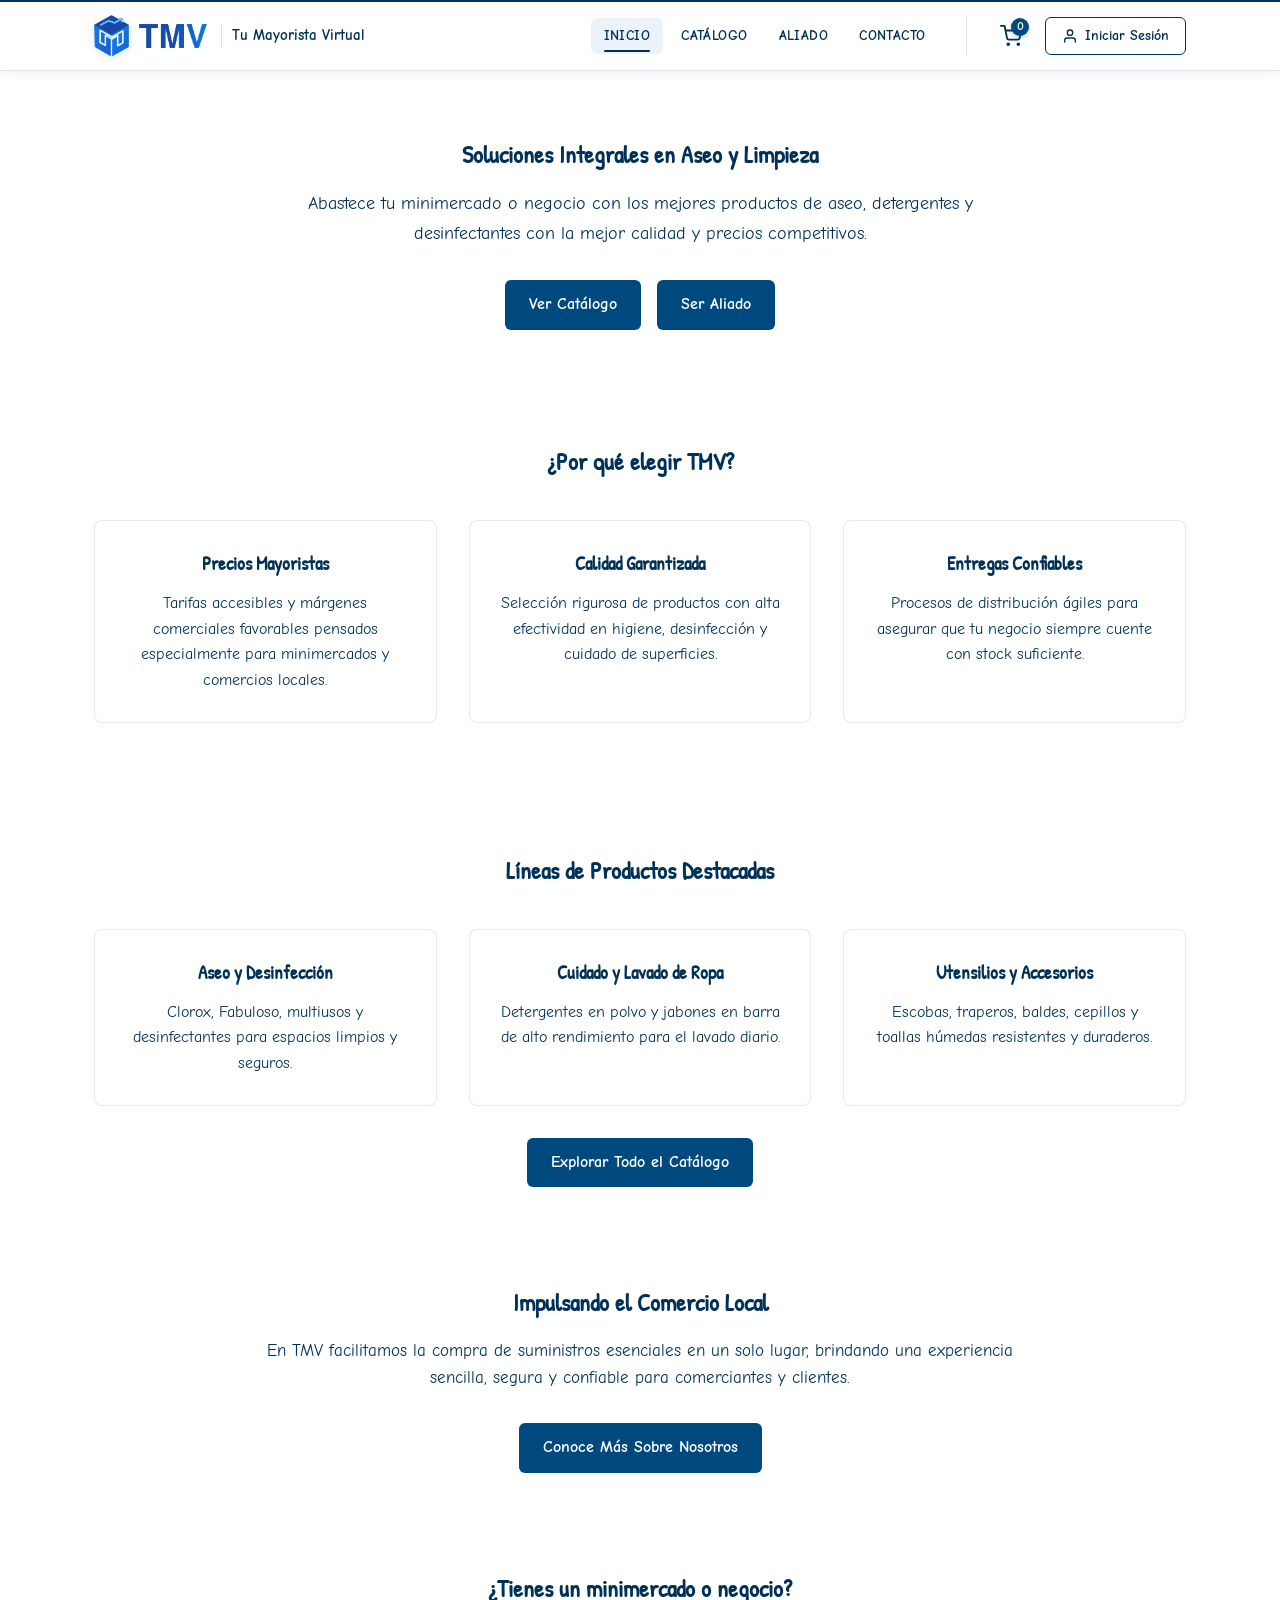
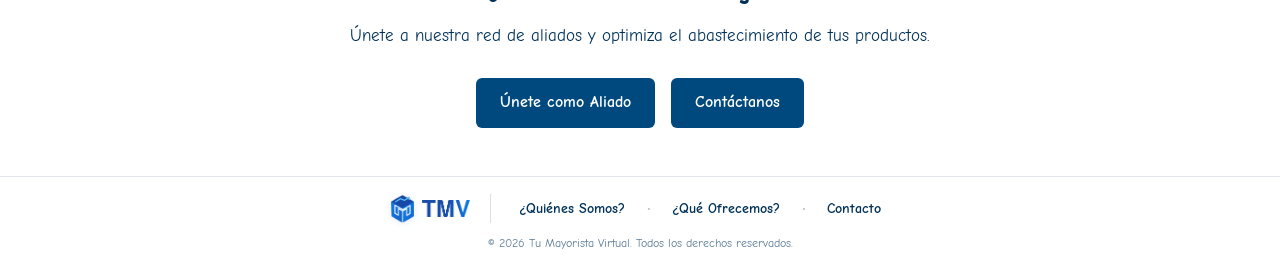
==== frontend/index.html @ 30617089 "feat(catalog): sync admin products with localStorage, add sticky header and 6-item pagination" ====
<!DOCTYPE html>
<html lang="es">

<head>
    <meta charset="UTF-8">
    <meta name="viewport" content="width=device-width, initial-scale=1.0">
    <meta name="description"
        content="TMV - Soluciones comerciales y distribución de productos de aseo, limpieza y desinfección para minimercados y negocios.">
    <title>TMV - Página Principal</title>

    <!-- Google Fonts: Patrick Hand & Comic Neue -->
    <link rel="preconnect" href="https://fonts.googleapis.com">
    <link rel="preconnect" href="https://fonts.gstatic.com">
    <link
        href="https://fonts.googleapis.com/css2?family=Comic+Neue:ital,wght@0,400;0,700;1,400&family=Patrick+Hand&display=swap"
        rel="stylesheet">

    <!-- Estilos Personalizados -->
    <link rel="stylesheet" href="styles/main.css">
    <link rel="stylesheet" href="styles/components/header.css">
    <link rel="stylesheet" href="styles/components/footer.css">
    <link rel="stylesheet" href="styles/pages/home.css">
</head>

<body>
    <!-- ==================== HEADER & NAVBAR (Reutilizable) ==================== -->
    <div id="header-container"></div>

    <!-- ==================== CONTENIDO PRINCIPAL ==================== -->
    <main class="main-content">

        <!-- ==================== HERO SECTION ==================== -->
        <section class="hero-section py-5 text-center">
            <div class="container">
                <h1>Soluciones Integrales en Aseo y Limpieza</h1>
                <p class="hero-subtitle">
                    Abastece tu minimercado o negocio con los mejores productos de aseo, detergentes y desinfectantes con la mejor calidad y precios competitivos.
                </p>
                <div class="hero-actions">
                    <a href="pages/productos.html" class="btn-tmv">Ver Catálogo</a>
                    <a href="pages/aliados.html" class="btn-tmv">Ser Aliado</a>
                </div>
            </div>
        </section>

        <!-- ==================== BENEFICIOS / PROPUESTA DE VALOR ==================== -->
        <section class="features-section py-5">
            <div class="container">
                <h2 class="text-center">¿Por qué elegir TMV?</h2>
                <div class="row features-grid">
                    <article class="col feature-card">
                        <h3>Precios Mayoristas</h3>
                        <p>Tarifas accesibles y márgenes comerciales favorables pensados especialmente para minimercados y comercios locales.</p>
                    </article>

                    <article class="col feature-card">
                        <h3>Calidad Garantizada</h3>
                        <p>Selección rigurosa de productos con alta efectividad en higiene, desinfección y cuidado de superficies.</p>
                    </article>

                    <article class="col feature-card">
                        <h3>Entregas Confiables</h3>
                        <p>Procesos de distribución ágiles para asegurar que tu negocio siempre cuente con stock suficiente.</p>
                    </article>
                </div>
            </div>
        </section>

        <!-- ==================== CATEGORÍAS DESTACADAS ==================== -->
        <section class="categories-preview-section py-5">
            <div class="container">
                <h2 class="text-center">Líneas de Productos Destacadas</h2>
                <div class="row categories-grid">
                    <article class="col category-card">
                        <h3>Aseo y Desinfección</h3>
                        <p>Clorox, Fabuloso, multiusos y desinfectantes para espacios limpios y seguros.</p>
                    </article>

                    <article class="col category-card">
                        <h3>Cuidado y Lavado de Ropa</h3>
                        <p>Detergentes en polvo y jabones en barra de alto rendimiento para el lavado diario.</p>
                    </article>

                    <article class="col category-card">
                        <h3>Utensilios y Accesorios</h3>
                        <p>Escobas, traperos, baldes, cepillos y toallas húmedas resistentes y duraderos.</p>
                    </article>
                </div>
                <div class="text-center">
                    <a href="pages/productos.html" class="btn-tmv">Explorar Todo el Catálogo</a>
                </div>
            </div>
        </section>

        <!-- ==================== RESUMEN INSTITUCIONAL ==================== -->
        <section class="about-summary-section py-5">
            <div class="container text-center">
                <h2>Impulsando el Comercio Local</h2>
                <p>
                    En TMV facilitamos la compra de suministros esenciales en un solo lugar, brindando una experiencia sencilla, segura y confiable para comerciantes y clientes.
                </p>
                <div>
                    <a href="pages/quienes-somos.html" class="btn-tmv">Conoce Más Sobre Nosotros</a>
                </div>
            </div>
        </section>

        <!-- ==================== LLAMADO A LA ACCIÓN (ALIADOS) ==================== -->
        <section class="cta-section py-5">
            <div class="container text-center">
                <h2>¿Tienes un minimercado o negocio?</h2>
                <p>Únete a nuestra red de aliados y optimiza el abastecimiento de tus productos.</p>
                <div class="cta-actions">
                    <a href="pages/aliados.html" class="btn-tmv">Únete como Aliado</a>
                    <a href="pages/contactanos.html" class="btn-tmv">Contáctanos</a>
                </div>
            </div>
        </section>

    </main>

    <!-- ==================== FOOTER (Reutilizable) ==================== -->
    <div id="footer-container"></div>

    <!-- Scripts de la Aplicación -->
    <script type="module" src="scripts/main.js"></script>
    <script type="module" src="scripts/pages/home.js"></script>
</body>

</html>
---- frontend/styles/main.css ----
/* ==========================================================================
   SISTEMA DE DISEÑO GLOBAL - TMV (Vanilla CSS)
   ========================================================================== */

:root {
    /* Paleta de Colores Oficial (Task 3) */
    --color-primary: #003259;       /* Encabezados, títulos destacados, footer */
    --color-secondary: #00497E;     /* Botones principales */
    --color-accent: #2D7AC2;        /* Enlaces e interactivos */
    --color-highlight: #4E94DE;     /* Detalles visuales y estados activos */
    --color-bg-light: #6BAFFA;      /* Fondos destacados y efectos hover */
    --color-bg-soft: #9FCAFF;       /* Fondos suaves para tarjetas */

    /* Tipografías Oficiales */
    --font-titles: 'Patrick Hand', cursive;
    --font-body: 'Comic Neue', cursive;
}

/* ==========================================================================
   RESET Y ESTILOS BASE
   ========================================================================== */

html {
    scroll-behavior: smooth;
    scroll-padding-top: 75px;
}

* {
    box-sizing: border-box;
    margin: 0;
    padding: 0;
}

body {
    font-family: var(--font-body);
    font-weight: 400;
    color: var(--color-primary);
    background-color: #ffffff;
    line-height: 1.6;
}

h1, h2, h3, h4, h5, h6 {
    font-family: var(--font-titles);
    font-weight: 700;
    color: var(--color-primary);
    margin-bottom: 1rem;
}

/* ==========================================================================
   UTILIDADES DE DISEÑO (Reemplazo responsivo de Bootstrap con Flexbox)
   ========================================================================== */

.container {
    width: 100%;
    max-width: 1140px;
    margin: 0 auto;
    padding: 0 1.5rem;
}

.row {
    display: flex;
    flex-wrap: wrap;
    gap: 2rem;
    margin-bottom: 2rem;
}

.col {
    flex: 1;
    min-width: 280px; /* Se ajusta automáticamente en celulares */
}

.text-center {
    text-align: center;
}

.py-5 {
    padding-top: 3rem;
    padding-bottom: 3rem;
}

/* ==========================================================================
   COMPONENTES GLOBALES
   ========================================================================== */

.btn-tmv {
    background-color: var(--color-secondary);
    color: #ffffff;
    font-family: var(--font-body);
    font-weight: 700;
    border: none;
    border-radius: 0.375rem;
    padding: 0.75rem 1.5rem;
    cursor: pointer;
    text-decoration: none;
    display: inline-block;
    transition: background-color 0.2s ease;
}

.btn-tmv:hover {
    background-color: var(--color-primary);
    color: #ffffff;
}
---- frontend/styles/components/header.css ----
/* ==========================================================================
   TMV - Estilos del Componente Header y Navbar (Vanilla CSS)
   Integrado con el Sistema de Diseño Global (main.css)
   ========================================================================== */

/* Contenedor modular del Header fijado al scroll */
#header-container {
    position: sticky;
    top: 0;
    z-index: 1000;
    width: 100%;
}

.tmv-header {
    width: 100%;
    background-color: #ffffff;
    border-top: 2px solid var(--color-primary);
    border-bottom: 1px solid rgba(0, 50, 89, 0.12);
    position: sticky;
    top: 0;
    z-index: 1000;
    box-shadow: 0 2px 12px rgba(0, 50, 89, 0.08);
}

/* El ancho máximo, centrado y márgenes provienen de .container en main.css */
.tmv-header-container {
    display: flex;
    align-items: center;
    justify-content: space-between;
    min-height: 68px;
    padding-top: 0.5rem;
    padding-bottom: 0.5rem;
    gap: 1.5rem;
}

/* ==================== BLOQUE DE MARCA (IZQUIERDA) ==================== */
.tmv-brand-group {
    display: flex;
    align-items: center;
    flex-shrink: 0;
}

.tmv-brand-link {
    display: inline-flex;
    align-items: center;
    gap: 0.65rem;
    color: var(--color-primary);
    text-decoration: none;
    transition: opacity 0.2s ease, transform 0.2s ease;
}

.tmv-brand-link:hover {
    opacity: 0.95;
    transform: translateY(-1px);
}

.tmv-brand-cube {
    height: 42px;
    width: auto;
    object-fit: contain;
    display: block;
    filter: drop-shadow(0 2px 4px rgba(19, 89, 185, 0.15));
    transition: transform 0.25s ease;
}

.tmv-brand-link:hover .tmv-brand-cube {
    transform: scale(1.05) rotate(2deg);
}

.tmv-brand-letters {
    height: 24px;
    width: auto;
    object-fit: contain;
    display: block;
}

.tmv-brand-title {
    font-size: 0.92rem;
    font-weight: 700;
    color: var(--color-primary);
    white-space: nowrap;
    border-left: 1.5px solid rgba(0, 50, 89, 0.15);
    padding-left: 0.65rem;
    margin-left: 0.2rem;
    display: inline-block;
}

/* ==================== NAVEGACIÓN Y ENLACES (FLUIDO A LA DERECHA) ==================== */
.tmv-nav-wrapper {
    display: flex;
    align-items: center;
    justify-content: flex-end;
    flex: 1;
    gap: 1.75rem;
}

.tmv-nav {
    display: flex;
    align-items: center;
}

.tmv-nav-list {
    display: flex;
    align-items: center;
    gap: 0.35rem;
    margin: 0;
    padding: 0;
    list-style: none;
}

.tmv-nav-link {
    display: inline-block;
    font-size: 0.88rem;
    font-weight: 600;
    letter-spacing: 0.4px;
    text-transform: uppercase;
    color: var(--color-primary);
    padding: 0.45rem 0.8rem;
    border-radius: 6px;
    position: relative;
    text-decoration: none;
    transition: color 0.2s ease, background-color 0.2s ease;
}

.tmv-nav-link:hover {
    color: var(--color-secondary);
    background-color: var(--color-bg-soft);
}

/* Estado activo según página actual */
.tmv-nav-link.active {
    font-weight: 700;
    color: var(--color-primary);
    background-color: rgba(19, 89, 185, 0.08);
}

.tmv-nav-link.active::after {
    content: "";
    position: absolute;
    bottom: 2px;
    left: 0.8rem;
    right: 0.8rem;
    height: 2px;
    background-color: var(--color-primary);
    border-radius: 2px;
}

/* ==================== ACCIONES DERECHA (CARRITO Y LOGIN) ==================== */
.tmv-actions {
    display: flex;
    align-items: center;
    gap: 0.85rem;
    flex-shrink: 0;
    border-left: 1.5px solid rgba(0, 50, 89, 0.15);
    padding-left: 1.5rem;
}

.tmv-cart-btn {
    position: relative;
    display: inline-flex;
    align-items: center;
    justify-content: center;
    width: 40px;
    height: 40px;
    color: var(--color-primary);
    text-decoration: none;
    border-radius: 8px;
    transition: background-color 0.2s ease, color 0.2s ease, transform 0.2s ease;
}

.tmv-cart-btn:hover {
    background-color: var(--color-bg-soft);
    color: var(--color-secondary);
    transform: translateY(-1px);
}

.tmv-cart-icon {
    display: block;
}

.tmv-cart-badge {
    position: absolute;
    top: 2px;
    right: 2px;
    background-color: var(--color-secondary);
    color: #ffffff;
    font-size: 0.72rem;
    font-weight: 700;
    min-width: 18px;
    height: 18px;
    line-height: 18px;
    border-radius: 9px;
    text-align: center;
    padding: 0 4px;
    box-shadow: 0 2px 4px rgba(0, 73, 126, 0.25);
    transition: transform 0.2s ease;
}

.tmv-cart-btn:hover .tmv-cart-badge {
    transform: scale(1.1);
}

.tmv-auth-btn {
    display: inline-flex;
    align-items: center;
    gap: 0.45rem;
    border: 1px solid var(--color-primary);
    padding: 0.45rem 1rem;
    font-size: 0.85rem;
    font-weight: 700;
    color: var(--color-primary);
    text-decoration: none;
    background-color: transparent;
    border-radius: 6px;
    transition: background-color 0.2s ease, color 0.2s ease, transform 0.2s ease, box-shadow 0.2s ease;
    white-space: nowrap;
}

.tmv-auth-btn:hover {
    background-color: var(--color-primary);
    color: #ffffff;
    transform: translateY(-1px);
    box-shadow: 0 4px 10px rgba(0, 50, 89, 0.2);
}

.tmv-auth-icon {
    display: block;
}

/* ==================== BOTÓN TOGGLE MÓVIL ==================== */
.tmv-nav-toggle {
    display: none;
    flex-direction: column;
    justify-content: space-around;
    width: 32px;
    height: 32px;
    padding: 4px;
    background: transparent;
    border: 1px solid var(--color-primary);
    border-radius: 4px;
    cursor: pointer;
}

.tmv-hamburger-line {
    display: block;
    width: 100%;
    height: 2px;
    background-color: var(--color-primary);
    transition: transform 0.2s ease, opacity 0.2s ease;
}

/* ==================== RESPONSIVE DESIGN ==================== */
@media (max-width: 900px) {
    .tmv-nav-toggle {
        display: flex;
    }

    .tmv-nav-wrapper {
        display: none;
        position: absolute;
        top: 100%;
        left: 0;
        right: 0;
        width: 100%;
        max-height: calc(100vh - 70px);
        overflow-y: auto;
        background-color: #ffffff;
        border-bottom: 2px solid var(--color-primary);
        flex-direction: column;
        padding: 1.25rem 1.5rem;
        gap: 1.25rem;
        box-shadow: 0 8px 24px rgba(0, 50, 89, 0.14);
    }

    .tmv-nav-wrapper.is-open {
        display: flex;
    }

    .tmv-nav {
        width: 100%;
        margin: 0;
    }

    .tmv-nav-list {
        flex-direction: column;
        align-items: stretch;
        width: 100%;
        gap: 0.5rem;
    }

    .tmv-nav-item {
        width: 100%;
    }

    .tmv-nav-link {
        display: block;
        width: 100%;
        padding: 0.65rem 1rem;
        border-radius: 6px;
    }

    .tmv-nav-link.active {
        border-bottom: none;
        border-left: 3px solid var(--color-primary);
        border-radius: 0 6px 6px 0;
    }

    .tmv-nav-link.active::after {
        display: none;
    }

    .tmv-actions {
        width: 100%;
        justify-content: space-between;
        padding-top: 1rem;
        border-left: none;
        padding-left: 0;
        border-top: 1px solid rgba(0, 50, 89, 0.12);
    }

    .tmv-auth-btn {
        flex: 1;
        justify-content: center;
        margin-left: 1rem;
    }
}

@media (max-width: 600px) {
    .tmv-brand-title {
        display: none;
    }

    .tmv-brand-cube {
        height: 36px;
    }

    .tmv-brand-letters {
        height: 20px;
    }
}
---- frontend/styles/components/footer.css ----
/* ==========================================================================
   TMV - Estilos del Componente Footer (Vanilla CSS)
   Integrado con el Sistema de Diseño Global (main.css)
   ========================================================================== */

.tmv-footer {
    width: 100%;
    background-color: #ffffff;
    border-top: 1px solid rgba(0, 50, 89, 0.12);
    margin-top: auto;
    padding-top: 1.1rem;
    padding-bottom: 1.1rem;
}

/* El ancho máximo, centrado y márgenes provienen de .container en main.css */
.tmv-footer-container {
    display: flex;
    flex-direction: column;
    align-items: center;
    justify-content: center;
    text-align: center;
    gap: 0.65rem;
}

/* ==================== FILA 1: LOGO + ENLACES ==================== */
.tmv-footer-main {
    display: flex;
    align-items: center;
    justify-content: center;
    gap: 1.25rem;
    flex-wrap: wrap;
}

.tmv-footer-brand {
    display: flex;
    align-items: center;
    justify-content: center;
}

.tmv-footer-brand-link {
    display: inline-flex;
    align-items: center;
    gap: 0.5rem;
    text-decoration: none;
    transition: opacity 0.2s ease, transform 0.2s ease;
}

.tmv-footer-brand-link:hover {
    opacity: 0.92;
    transform: translateY(-1px);
}

.tmv-footer-cube {
    height: 28px;
    width: auto;
    object-fit: contain;
    display: block;
    filter: drop-shadow(0 1px 3px rgba(19, 89, 185, 0.12));
    transition: transform 0.25s ease;
}

.tmv-footer-brand-link:hover .tmv-footer-cube {
    transform: scale(1.06) rotate(2deg);
}

.tmv-footer-letters {
    height: 17px;
    width: auto;
    object-fit: contain;
    display: block;
}

/* Enlaces con separador vertical respecto al logo en desktop */
.tmv-footer-nav {
    display: flex;
    align-items: center;
    justify-content: center;
    border-left: 1px solid rgba(0, 50, 89, 0.15);
    padding-left: 1.25rem;
}

.tmv-footer-list {
    display: flex;
    align-items: center;
    justify-content: center;
    gap: 0.85rem;
    margin: 0;
    padding: 0;
    list-style: none;
    flex-wrap: wrap;
}

.tmv-footer-link {
    display: inline-block;
    font-size: 0.88rem;
    font-weight: 600;
    color: var(--color-primary);
    text-decoration: none;
    padding: 0.2rem 0.5rem;
    border-radius: 4px;
    transition: color 0.2s ease, background-color 0.2s ease;
}

.tmv-footer-link:hover {
    color: var(--color-secondary);
    background-color: var(--color-bg-soft);
}

.tmv-footer-link.active {
    font-weight: 700;
    color: var(--color-primary);
    background-color: rgba(19, 89, 185, 0.08);
}

.tmv-footer-separator {
    color: rgba(0, 50, 89, 0.28);
    font-size: 0.75rem;
    user-select: none;
}

/* ==================== FILA 2: COPYRIGHT ==================== */
.tmv-footer-bottom {
    display: flex;
    align-items: center;
    justify-content: center;
    width: 100%;
}

.tmv-footer-copy {
    font-size: 0.78rem;
    color: rgba(0, 50, 89, 0.65);
    margin: 0;
}

/* ==================== RESPONSIVE DESIGN ==================== */
@media (max-width: 650px) {
    .tmv-footer {
        padding-top: 1rem;
        padding-bottom: 1rem;
    }

    .tmv-footer-container {
        gap: 0.55rem;
    }

    .tmv-footer-main {
        flex-direction: column;
        gap: 0.55rem;
    }

    .tmv-footer-nav {
        border-left: none;
        padding-left: 0;
    }

    .tmv-footer-list {
        gap: 0.35rem 0.65rem;
    }

    .tmv-footer-separator {
        display: none;
    }

    .tmv-footer-link {
        font-size: 0.84rem;
    }
}
---- frontend/styles/pages/home.css ----
/* ==========================================================================
   TMV - Estilos de la Página de Inicio (home.css)
   Estructura base preparada para personalización visual
   ========================================================================== */

/* ---------- Hero Section ---------- */
.hero-section {
    padding-top: 4rem;
    padding-bottom: 4rem;
}

.hero-subtitle {
    max-width: 720px;
    margin: 1rem auto 2rem;
    font-size: 1.15rem;
}

.hero-actions {
    display: flex;
    justify-content: center;
    gap: 1rem;
    flex-wrap: wrap;
}

/* ---------- Beneficios / Propuesta de Valor ---------- */
.features-section h2 {
    margin-bottom: 2.5rem;
}

.feature-card {
    background-color: #ffffff;
    border: 1px solid rgba(0, 50, 89, 0.1);
    border-radius: 0.5rem;
    padding: 1.75rem;
    text-align: center;
}

.feature-card h3 {
    margin-bottom: 0.75rem;
    color: var(--color-primary);
}

/* ---------- Categorías Destacadas ---------- */
.categories-preview-section h2 {
    margin-bottom: 2.5rem;
}

.category-card {
    background-color: #ffffff;
    border: 1px solid rgba(0, 50, 89, 0.1);
    border-radius: 0.5rem;
    padding: 1.75rem;
    text-align: center;
}

.category-card h3 {
    margin-bottom: 0.75rem;
    color: var(--color-primary);
}

/* ---------- Resumen Institucional ---------- */
.about-summary-section p {
    max-width: 760px;
    margin: 1rem auto 2rem;
    font-size: 1.05rem;
}

/* ---------- Llamado a la Acción (CTA) ---------- */
.cta-section p {
    max-width: 650px;
    margin: 0.75rem auto 1.75rem;
    font-size: 1.05rem;
}

.cta-actions {
    display: flex;
    justify-content: center;
    gap: 1rem;
    flex-wrap: wrap;
}
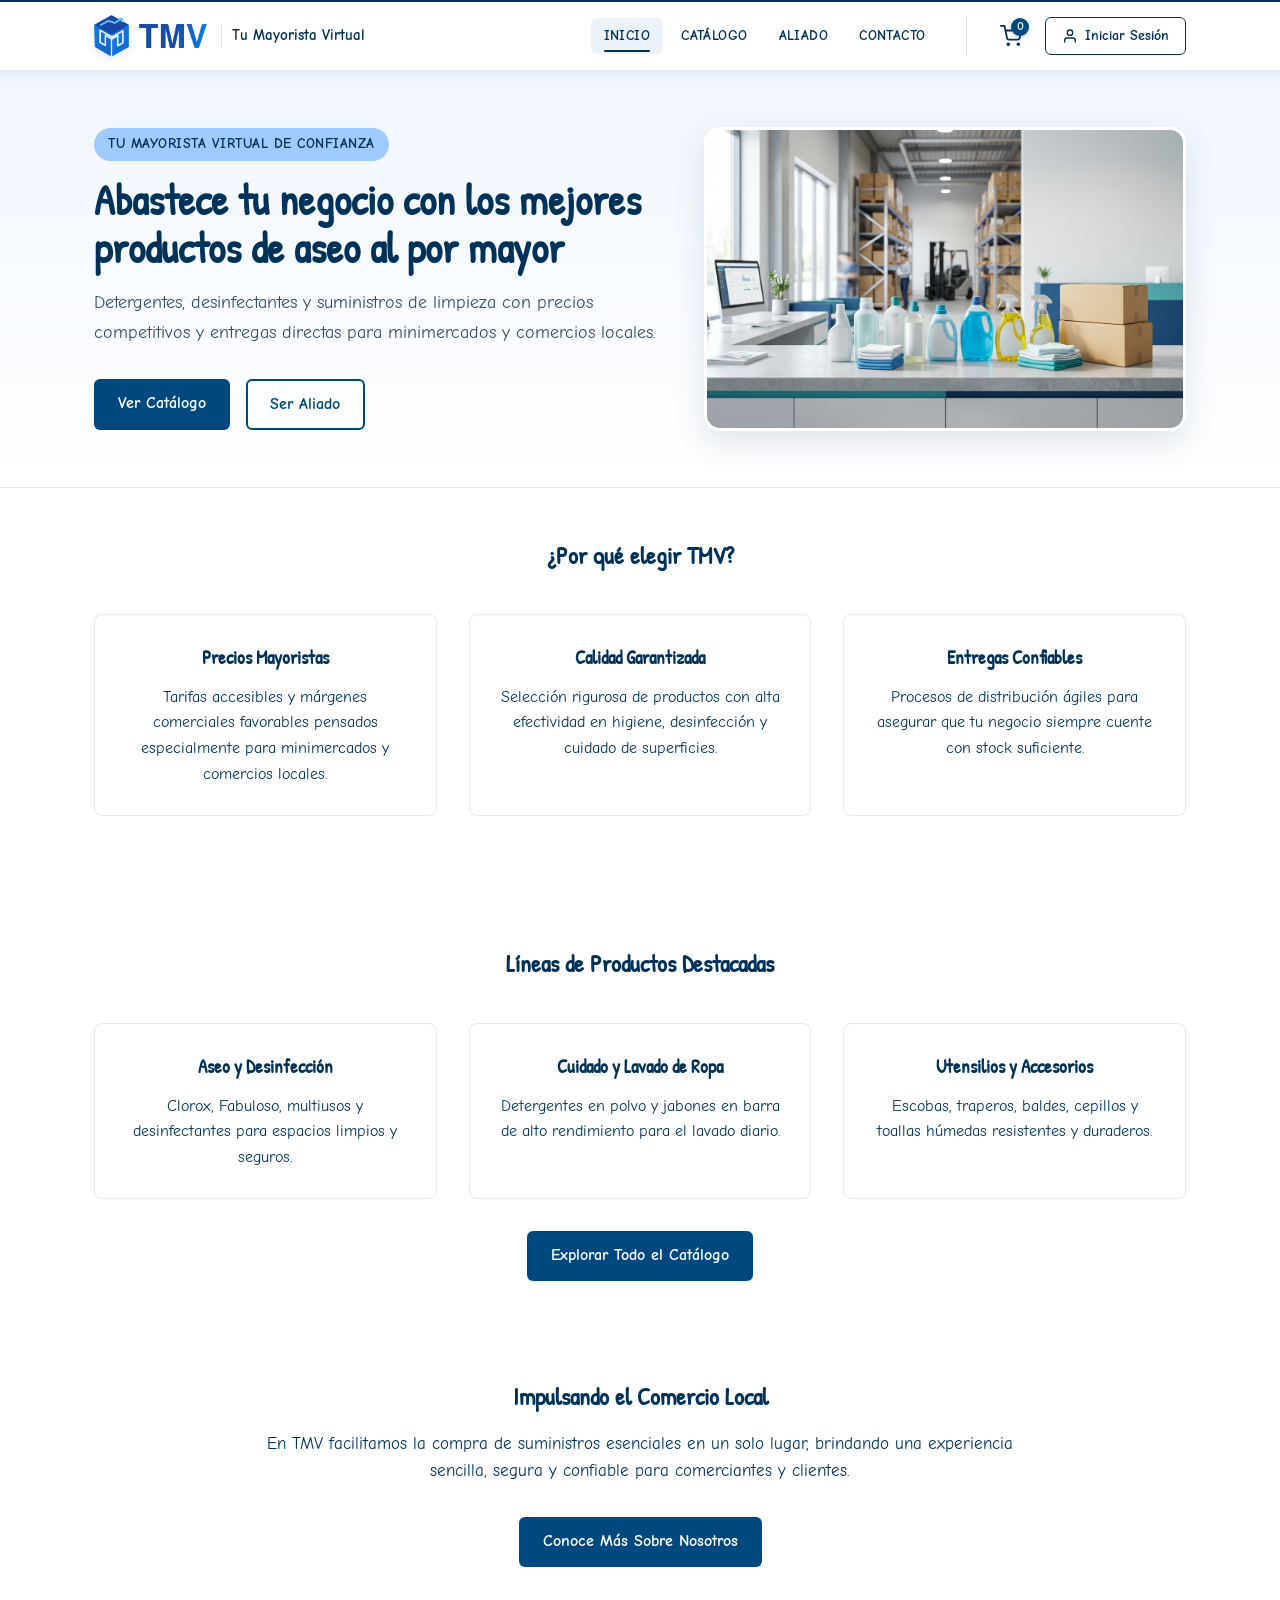
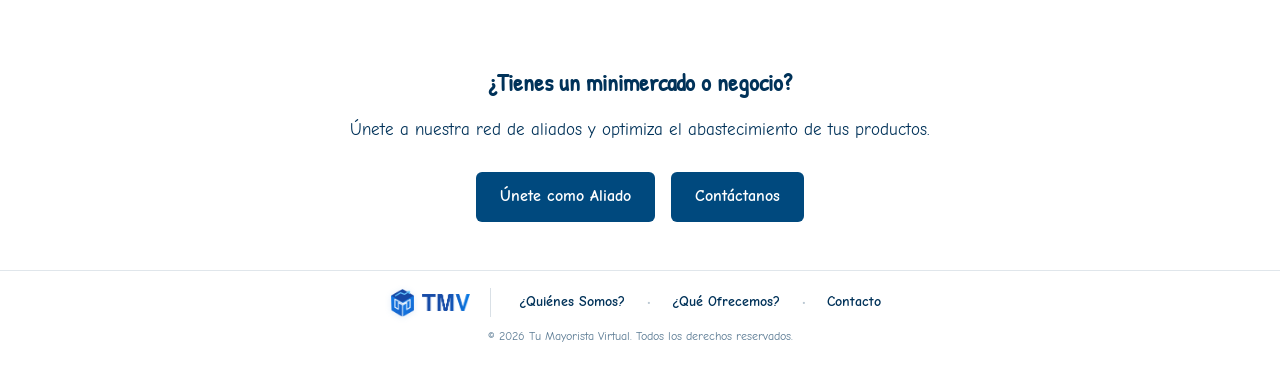
==== commit ec7983b5: "feat(home): estructurar y estilizar seccion hero a dos columnas con propuesta de valor" ====
--- a/frontend/index.html
+++ b/frontend/index.html
@@ -30,15 +30,25 @@
     <main class="main-content">
 
         <!-- ==================== HERO SECTION ==================== -->
-        <section class="hero-section py-5 text-center">
+        <section class="hero-section">
             <div class="container">
-                <h1>Soluciones Integrales en Aseo y Limpieza</h1>
-                <p class="hero-subtitle">
-                    Abastece tu minimercado o negocio con los mejores productos de aseo, detergentes y desinfectantes con la mejor calidad y precios competitivos.
-                </p>
-                <div class="hero-actions">
-                    <a href="pages/productos.html" class="btn-tmv">Ver Catálogo</a>
-                    <a href="pages/aliados.html" class="btn-tmv">Ser Aliado</a>
+                <div class="hero-grid">
+                    <div class="hero-content">
+                        <span class="hero-badge">Tu Mayorista Virtual de Confianza</span>
+                        <h1 class="hero-title">Abastece tu negocio con los mejores productos de aseo al por mayor</h1>
+                        <p class="hero-subtitle">
+                            Detergentes, desinfectantes y suministros de limpieza con precios competitivos y entregas directas para minimercados y comercios locales.
+                        </p>
+                        <div class="hero-actions">
+                            <a href="pages/productos.html" class="btn-tmv hero-btn-primary">Ver Catálogo</a>
+                            <a href="pages/aliados.html" class="btn-tmv-outline hero-btn-secondary">Ser Aliado</a>
+                        </div>
+                    </div>
+                    <div class="hero-media">
+                        <div class="hero-image-wrapper">
+                            <img src="assets/images/banners/hero-home.jpg" alt="Suministros mayoristas de aseo y limpieza TMV" class="hero-image">
+                        </div>
+                    </div>
                 </div>
             </div>
         </section>
--- a/frontend/styles/main.css
+++ b/frontend/styles/main.css
@@ -3,7 +3,7 @@
    ========================================================================== */
 
 :root {
-    /* Paleta de Colores Oficial (Task 3) */
+    /* Paleta de Colores Principal */
     --color-primary: #003259;       /* Encabezados, títulos destacados, footer */
     --color-secondary: #00497E;     /* Botones principales */
     --color-accent: #2D7AC2;        /* Enlaces e interactivos */
--- a/frontend/styles/components/header.css
+++ b/frontend/styles/components/header.css
@@ -339,3 +339,19 @@
     }
 }
 
+
+.tmv-cart-badge.badge-pop {
+    animation: tmvCartBadgePop 0.25s ease;
+}
+
+@keyframes tmvCartBadgePop {
+    0% {
+        transform: scale(1);
+    }
+    50% {
+        transform: scale(1.28);
+    }
+    100% {
+        transform: scale(1);
+    }
+}
--- a/frontend/styles/pages/home.css
+++ b/frontend/styles/pages/home.css
@@ -5,21 +5,98 @@
 
 /* ---------- Hero Section ---------- */
 .hero-section {
-    padding-top: 4rem;
-    padding-bottom: 4rem;
+    padding: 3.5rem 0 3.5rem;
+    background: linear-gradient(180deg, #f0f6ff 0%, #ffffff 100%);
+    border-bottom: 1px solid rgba(0, 50, 89, 0.08);
+}
+
+.hero-grid {
+    display: flex;
+    align-items: center;
+    justify-content: space-between;
+    gap: 3rem;
+    flex-wrap: wrap;
+}
+
+.hero-content {
+    flex: 1 1 480px;
+}
+
+.hero-badge {
+    display: inline-block;
+    background-color: var(--color-bg-soft);
+    color: var(--color-primary);
+    font-size: 0.85rem;
+    font-weight: 700;
+    padding: 0.35rem 0.9rem;
+    border-radius: 2rem;
+    margin-bottom: 1rem;
+    letter-spacing: 0.5px;
+    text-transform: uppercase;
+}
+
+.hero-title {
+    font-size: 2.6rem;
+    line-height: 1.15;
+    margin-bottom: 1rem;
+    color: var(--color-primary);
 }
 
 .hero-subtitle {
-    max-width: 720px;
-    margin: 1rem auto 2rem;
     font-size: 1.15rem;
+    color: #334e68;
+    margin-bottom: 2rem;
+    line-height: 1.6;
 }
 
 .hero-actions {
     display: flex;
-    justify-content: center;
     gap: 1rem;
     flex-wrap: wrap;
+}
+
+.hero-media {
+    flex: 1 1 400px;
+    display: flex;
+    justify-content: center;
+}
+
+.hero-image-wrapper {
+    position: relative;
+    border-radius: 1rem;
+    overflow: hidden;
+    box-shadow: 0 12px 32px rgba(0, 50, 89, 0.12);
+    border: 3px solid #ffffff;
+    max-width: 520px;
+    width: 100%;
+}
+
+.hero-image {
+    width: 100%;
+    height: auto;
+    display: block;
+    object-fit: cover;
+    aspect-ratio: 16 / 10;
+}
+
+/* Botón Outline reutilizable */
+.btn-tmv-outline {
+    background-color: transparent;
+    color: var(--color-secondary);
+    font-family: var(--font-body);
+    font-weight: 700;
+    border: 2px solid var(--color-secondary);
+    border-radius: 0.375rem;
+    padding: 0.65rem 1.4rem;
+    cursor: pointer;
+    text-decoration: none;
+    display: inline-block;
+    transition: all 0.2s ease;
+}
+
+.btn-tmv-outline:hover {
+    background-color: var(--color-secondary);
+    color: #ffffff;
 }
 
 /* ---------- Beneficios / Propuesta de Valor ---------- */
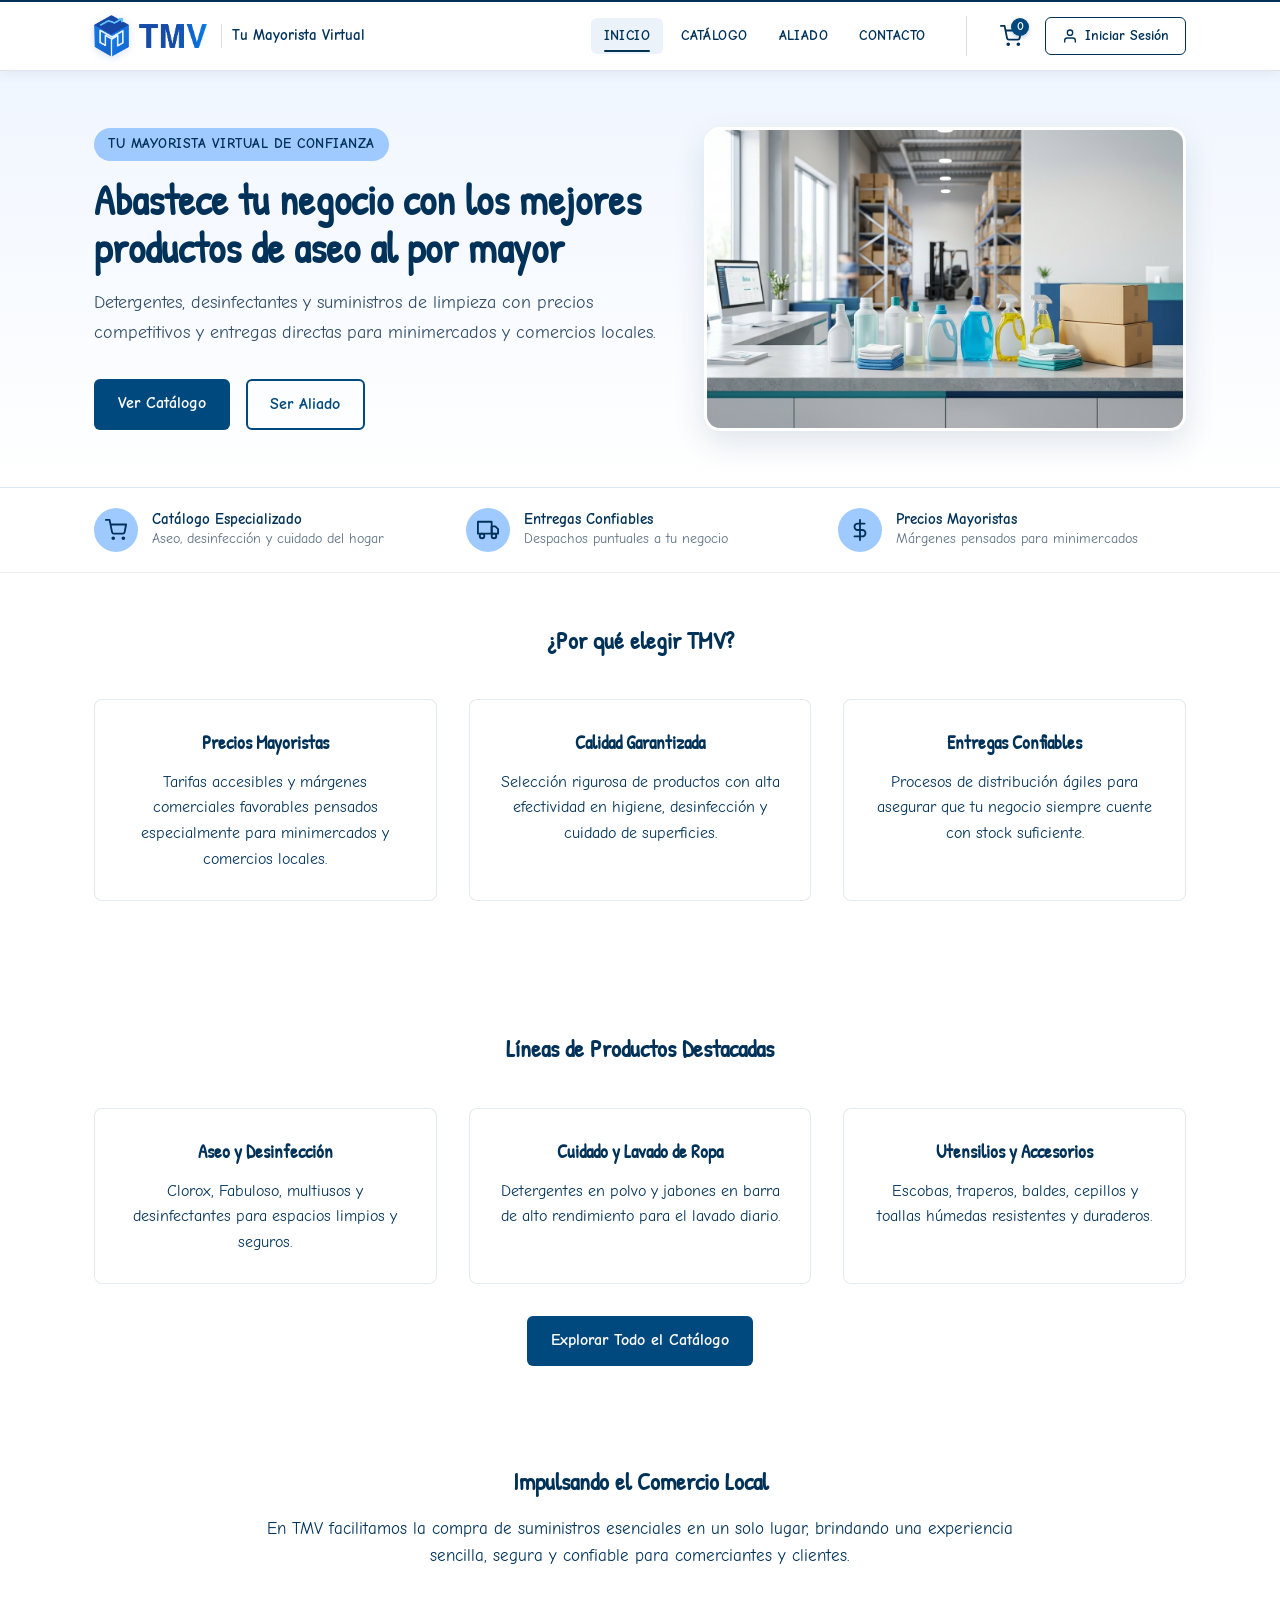
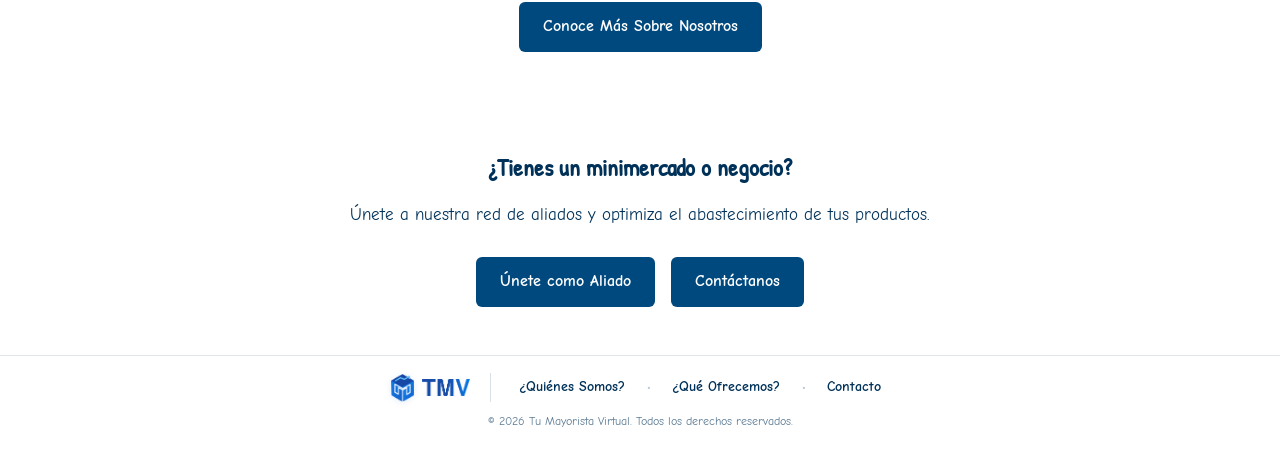
==== commit c5019eef: "feat(home): agregar barra de confianza con metricas e indicadores clave" ====
--- a/frontend/index.html
+++ b/frontend/index.html
@@ -47,6 +47,55 @@
                     <div class="hero-media">
                         <div class="hero-image-wrapper">
                             <img src="assets/images/banners/hero-home.jpg" alt="Suministros mayoristas de aseo y limpieza TMV" class="hero-image">
+                        </div>
+                    </div>
+                </div>
+            </div>
+        </section>
+
+        <!-- ==================== BARRA DE CONFIANZA / TRUST BAR ==================== -->
+        <section class="trust-bar">
+            <div class="container">
+                <div class="trust-grid">
+                    <div class="trust-item">
+                        <div class="trust-icon-box">
+                            <svg viewBox="0 0 24 24" width="22" height="22" fill="none" stroke="currentColor" stroke-width="2" stroke-linecap="round" stroke-linejoin="round" aria-hidden="true">
+                                <circle cx="9" cy="21" r="1"></circle>
+                                <circle cx="20" cy="21" r="1"></circle>
+                                <path d="M1 1h4l2.68 13.39a2 2 0 0 0 2 1.61h9.72a2 2 0 0 0 2-1.61L23 6H6"></path>
+                            </svg>
+                        </div>
+                        <div class="trust-text">
+                            <strong>Catálogo Especializado</strong>
+                            <span>Aseo, desinfección y cuidado del hogar</span>
+                        </div>
+                    </div>
+
+                    <div class="trust-item">
+                        <div class="trust-icon-box">
+                            <svg viewBox="0 0 24 24" width="22" height="22" fill="none" stroke="currentColor" stroke-width="2" stroke-linecap="round" stroke-linejoin="round" aria-hidden="true">
+                                <rect x="1" y="3" width="15" height="13"></rect>
+                                <polygon points="16 8 20 8 23 11 23 16 16 16 8"></polygon>
+                                <circle cx="5.5" cy="18.5" r="2.5"></circle>
+                                <circle cx="18.5" cy="18.5" r="2.5"></circle>
+                            </svg>
+                        </div>
+                        <div class="trust-text">
+                            <strong>Entregas Confiables</strong>
+                            <span>Despachos puntuales a tu negocio</span>
+                        </div>
+                    </div>
+
+                    <div class="trust-item">
+                        <div class="trust-icon-box">
+                            <svg viewBox="0 0 24 24" width="22" height="22" fill="none" stroke="currentColor" stroke-width="2" stroke-linecap="round" stroke-linejoin="round" aria-hidden="true">
+                                <line x1="12" y1="1" x2="12" y2="23"></line>
+                                <path d="M17 5H9.5a3.5 3.5 0 0 0 0 7h5a3.5 3.5 0 0 1 0 7H6"></path>
+                            </svg>
+                        </div>
+                        <div class="trust-text">
+                            <strong>Precios Mayoristas</strong>
+                            <span>Márgenes pensados para minimercados</span>
                         </div>
                     </div>
                 </div>
--- a/frontend/styles/pages/home.css
+++ b/frontend/styles/pages/home.css
@@ -99,6 +99,56 @@
     color: #ffffff;
 }
 
+/* ---------- Barra de Confianza (Trust Bar) ---------- */
+.trust-bar {
+    background-color: #ffffff;
+    border-bottom: 1px solid rgba(0, 50, 89, 0.08);
+    padding: 1.25rem 0;
+}
+
+.trust-grid {
+    display: flex;
+    justify-content: space-between;
+    align-items: center;
+    gap: 1.5rem;
+    flex-wrap: wrap;
+}
+
+.trust-item {
+    display: flex;
+    align-items: center;
+    gap: 0.85rem;
+    flex: 1 1 240px;
+}
+
+.trust-icon-box {
+    width: 44px;
+    height: 44px;
+    border-radius: 50%;
+    background-color: var(--color-bg-soft);
+    color: var(--color-primary);
+    display: flex;
+    align-items: center;
+    justify-content: center;
+    flex-shrink: 0;
+}
+
+.trust-text {
+    display: flex;
+    flex-direction: column;
+}
+
+.trust-text strong {
+    font-size: 0.95rem;
+    color: var(--color-primary);
+    line-height: 1.2;
+}
+
+.trust-text span {
+    font-size: 0.85rem;
+    color: #5b7083;
+}
+
 /* ---------- Beneficios / Propuesta de Valor ---------- */
 .features-section h2 {
     margin-bottom: 2.5rem;
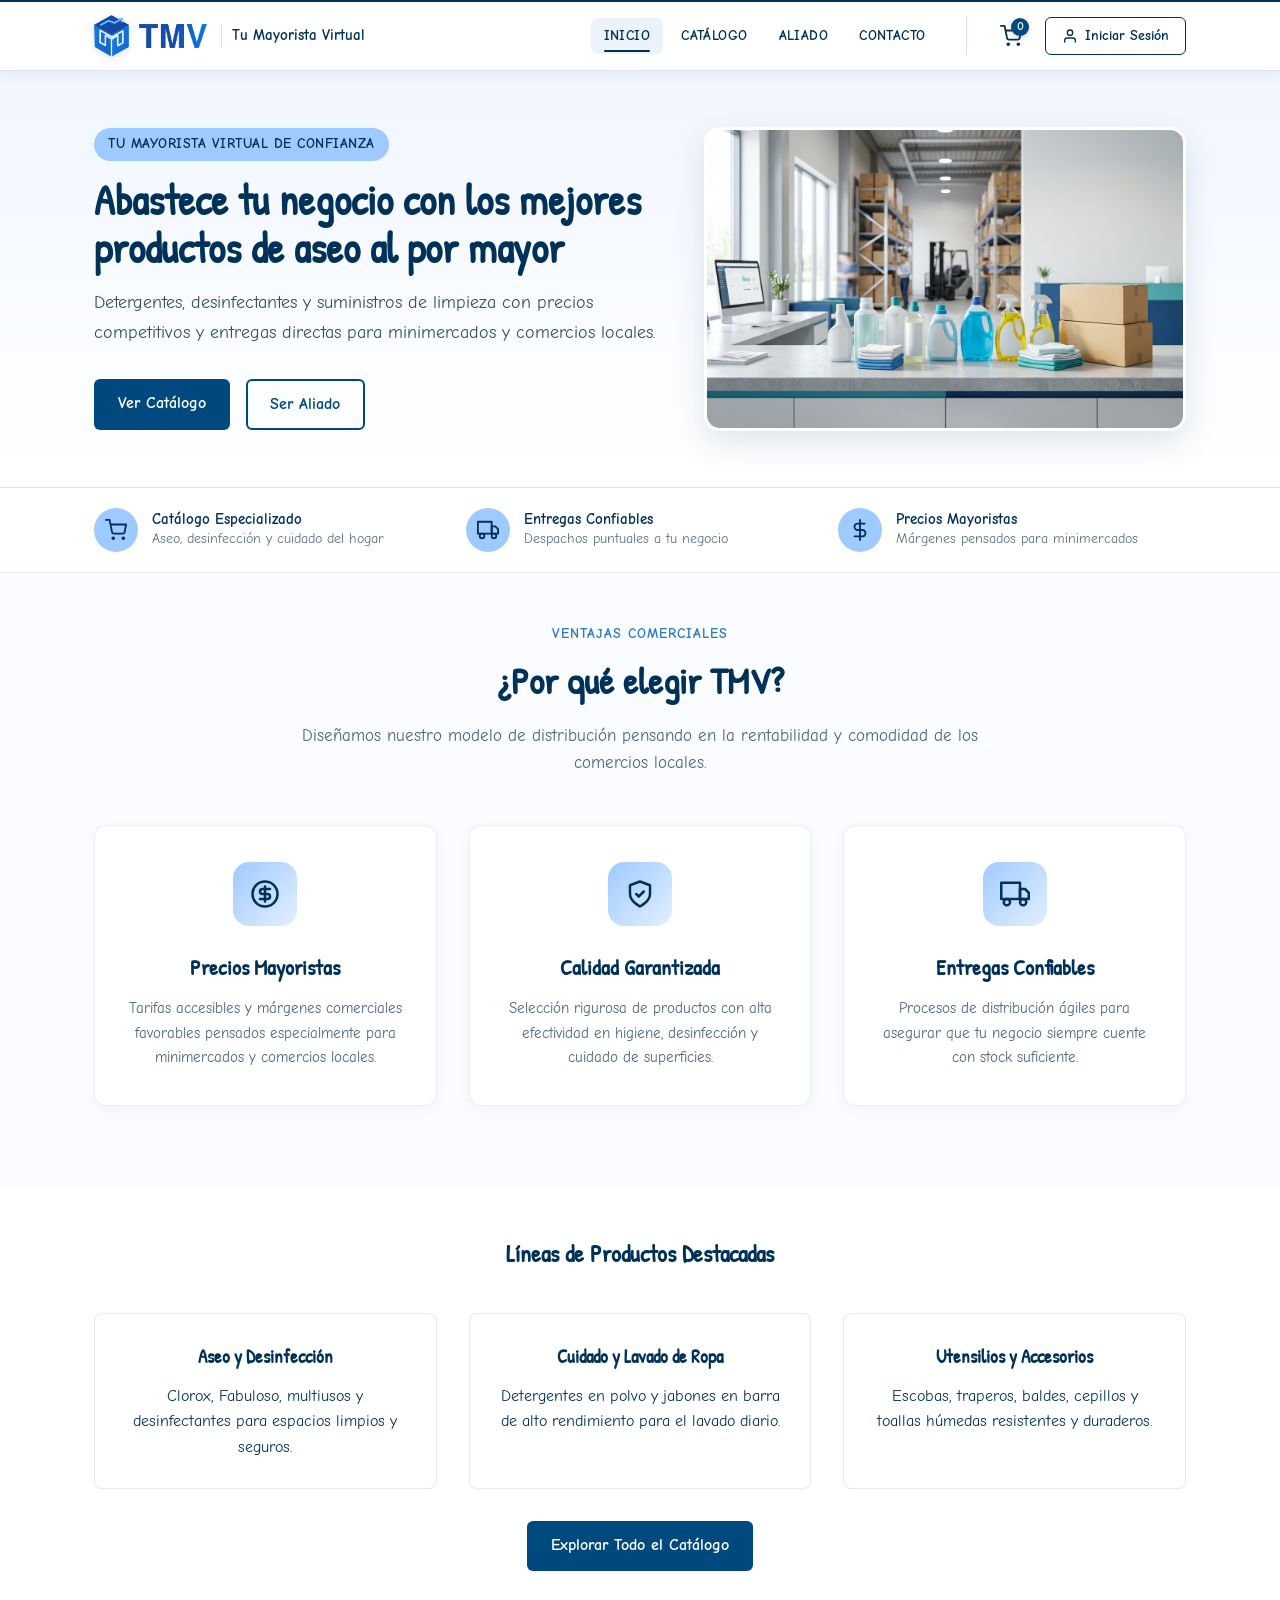
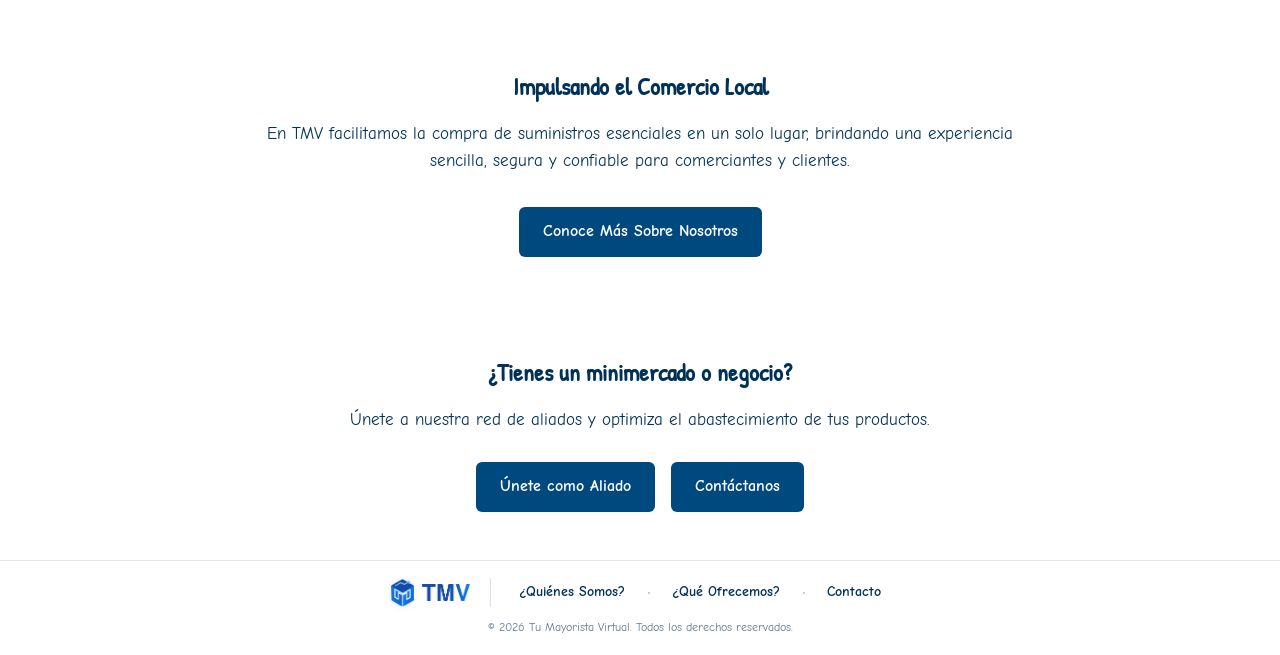
==== commit 9e7eed46: "feat(home): renovar tarjetas de beneficios con iconografia y efectos suaves" ====
--- a/frontend/index.html
+++ b/frontend/index.html
@@ -105,19 +105,44 @@
         <!-- ==================== BENEFICIOS / PROPUESTA DE VALOR ==================== -->
         <section class="features-section py-5">
             <div class="container">
-                <h2 class="text-center">¿Por qué elegir TMV?</h2>
+                <div class="features-header">
+                    <span class="section-eyebrow">Ventajas Comerciales</span>
+                    <h2>¿Por qué elegir TMV?</h2>
+                    <p>Diseñamos nuestro modelo de distribución pensando en la rentabilidad y comodidad de los comercios locales.</p>
+                </div>
                 <div class="row features-grid">
                     <article class="col feature-card">
+                        <div class="feature-icon-wrapper">
+                            <svg viewBox="0 0 24 24" width="30" height="30" fill="none" stroke="currentColor" stroke-width="2" stroke-linecap="round" stroke-linejoin="round" aria-hidden="true">
+                                <circle cx="12" cy="12" r="10"></circle>
+                                <path d="M16 8h-6a2 2 0 1 0 0 4h4a2 2 0 1 1 0 4H8"></path>
+                                <path d="M12 6v12"></path>
+                            </svg>
+                        </div>
                         <h3>Precios Mayoristas</h3>
                         <p>Tarifas accesibles y márgenes comerciales favorables pensados especialmente para minimercados y comercios locales.</p>
                     </article>
 
                     <article class="col feature-card">
+                        <div class="feature-icon-wrapper">
+                            <svg viewBox="0 0 24 24" width="30" height="30" fill="none" stroke="currentColor" stroke-width="2" stroke-linecap="round" stroke-linejoin="round" aria-hidden="true">
+                                <path d="M12 22s8-4 8-10V5l-8-3-8 3v7c0 6 8 10 8 10z"></path>
+                                <polyline points="9 12 11 14 15 10"></polyline>
+                            </svg>
+                        </div>
                         <h3>Calidad Garantizada</h3>
                         <p>Selección rigurosa de productos con alta efectividad en higiene, desinfección y cuidado de superficies.</p>
                     </article>
 
                     <article class="col feature-card">
+                        <div class="feature-icon-wrapper">
+                            <svg viewBox="0 0 24 24" width="30" height="30" fill="none" stroke="currentColor" stroke-width="2" stroke-linecap="round" stroke-linejoin="round" aria-hidden="true">
+                                <rect x="1" y="3" width="15" height="13"></rect>
+                                <polygon points="16 8 20 8 23 11 23 16 16 16 16 8"></polygon>
+                                <circle cx="5.5" cy="18.5" r="2.5"></circle>
+                                <circle cx="18.5" cy="18.5" r="2.5"></circle>
+                            </svg>
+                        </div>
                         <h3>Entregas Confiables</h3>
                         <p>Procesos de distribución ágiles para asegurar que tu negocio siempre cuente con stock suficiente.</p>
                     </article>
--- a/frontend/styles/pages/home.css
+++ b/frontend/styles/pages/home.css
@@ -150,21 +150,82 @@
 }
 
 /* ---------- Beneficios / Propuesta de Valor ---------- */
-.features-section h2 {
-    margin-bottom: 2.5rem;
+.features-section {
+    background-color: #fafcff;
+}
+
+.features-header {
+    text-align: center;
+    max-width: 680px;
+    margin: 0 auto 3rem;
+}
+
+.features-header .section-eyebrow {
+    display: inline-block;
+    color: var(--color-accent);
+    font-weight: 700;
+    font-size: 0.85rem;
+    letter-spacing: 1px;
+    text-transform: uppercase;
+    margin-bottom: 0.5rem;
+}
+
+.features-header h2 {
+    font-size: 2.3rem;
+    margin-bottom: 0.75rem;
+}
+
+.features-header p {
+    color: #486581;
+    font-size: 1.05rem;
 }
 
 .feature-card {
     background-color: #ffffff;
-    border: 1px solid rgba(0, 50, 89, 0.1);
-    border-radius: 0.5rem;
-    padding: 1.75rem;
+    border: 1px solid rgba(0, 50, 89, 0.08);
+    border-radius: 0.75rem;
+    padding: 2.25rem 1.75rem;
     text-align: center;
+    box-shadow: 0 4px 16px rgba(0, 50, 89, 0.04);
+    transition: transform 0.25s ease, box-shadow 0.25s ease;
+    display: flex;
+    flex-direction: column;
+    align-items: center;
+}
+
+.feature-card:hover {
+    transform: translateY(-5px);
+    box-shadow: 0 10px 28px rgba(0, 50, 89, 0.1);
+}
+
+.feature-icon-wrapper {
+    width: 64px;
+    height: 64px;
+    border-radius: 1rem;
+    background: linear-gradient(135deg, var(--color-bg-soft) 0%, #e2efff 100%);
+    color: var(--color-primary);
+    display: flex;
+    align-items: center;
+    justify-content: center;
+    margin-bottom: 1.5rem;
+    transition: transform 0.25s ease;
+}
+
+.feature-card:hover .feature-icon-wrapper {
+    transform: scale(1.08);
+    background: linear-gradient(135deg, var(--color-bg-light) 0%, var(--color-bg-soft) 100%);
 }
 
 .feature-card h3 {
     margin-bottom: 0.75rem;
     color: var(--color-primary);
+    font-size: 1.35rem;
+}
+
+.feature-card p {
+    color: #486581;
+    font-size: 0.95rem;
+    line-height: 1.6;
 }
 
 /* ---------- Categorías Destacadas ---------- */
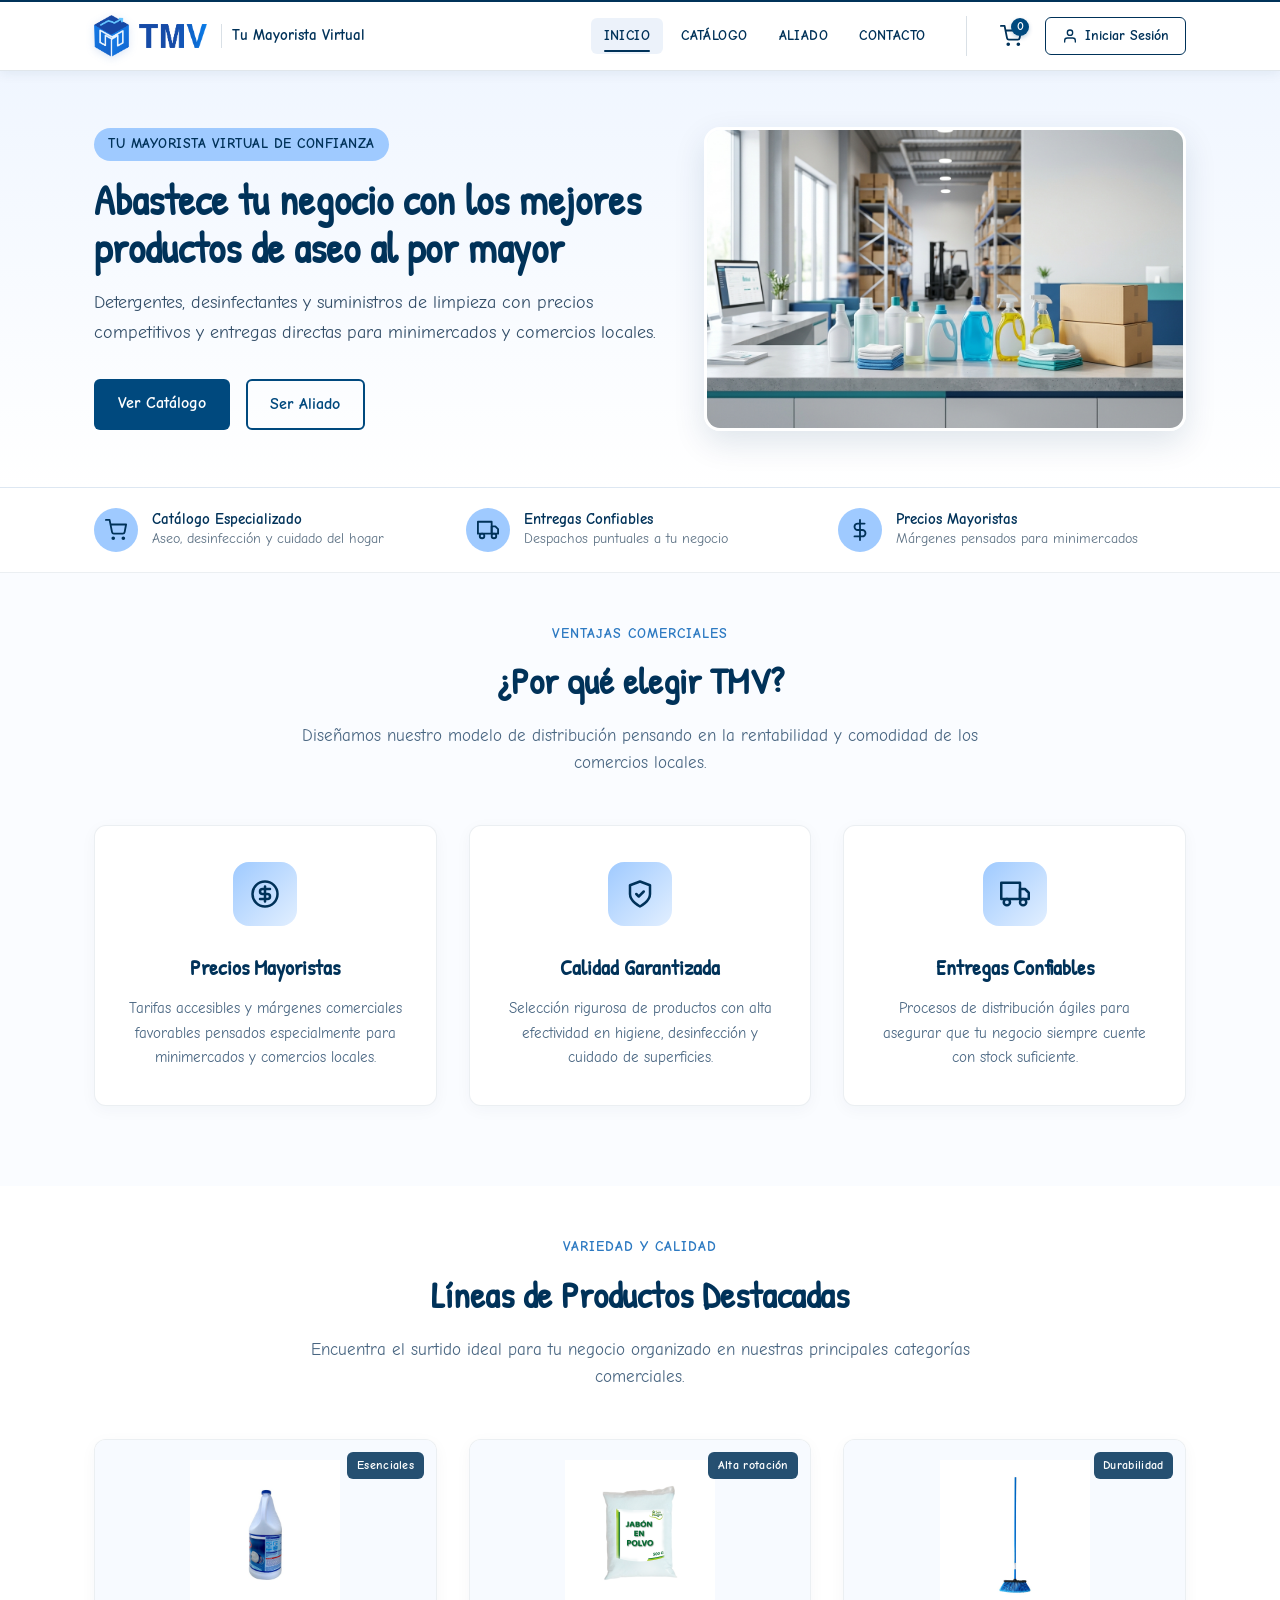
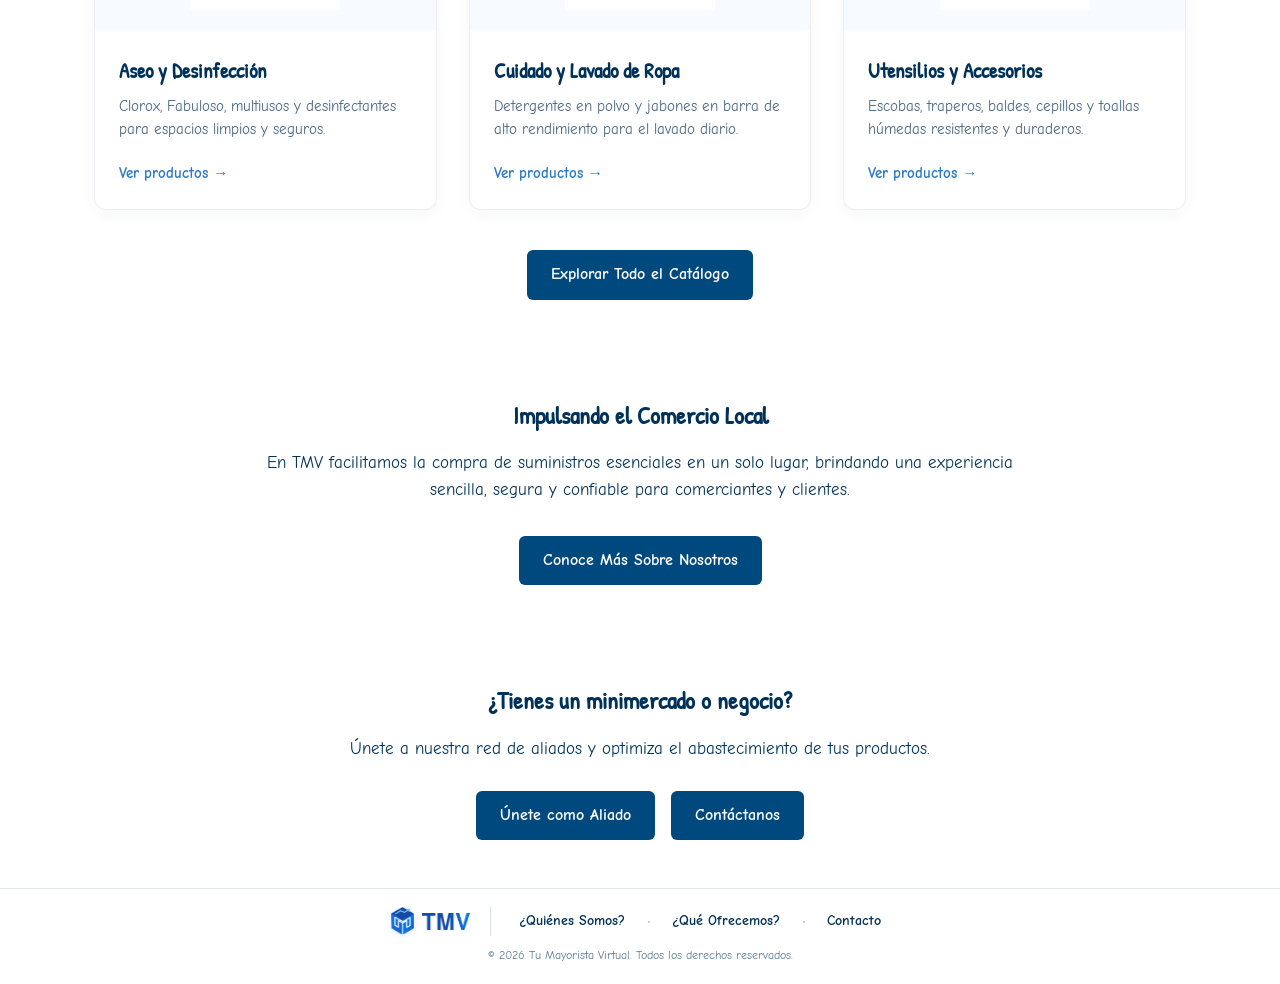
==== commit 87deae0a: "feat(home): transformar categorias destacadas en tarjetas comerciales con imagenes" ====
--- a/frontend/index.html
+++ b/frontend/index.html
@@ -153,24 +153,49 @@
         <!-- ==================== CATEGORÍAS DESTACADAS ==================== -->
         <section class="categories-preview-section py-5">
             <div class="container">
-                <h2 class="text-center">Líneas de Productos Destacadas</h2>
+                <div class="categories-header">
+                    <span class="section-eyebrow">Variedad y Calidad</span>
+                    <h2>Líneas de Productos Destacadas</h2>
+                    <p>Encuentra el surtido ideal para tu negocio organizado en nuestras principales categorías comerciales.</p>
+                </div>
                 <div class="row categories-grid">
                     <article class="col category-card">
-                        <h3>Aseo y Desinfección</h3>
-                        <p>Clorox, Fabuloso, multiusos y desinfectantes para espacios limpios y seguros.</p>
+                        <div class="category-image-box">
+                            <img src="assets/images/products/clorox.jpeg" alt="Línea de Aseo y Desinfección" class="category-img">
+                            <span class="category-badge">Esenciales</span>
+                        </div>
+                        <div class="category-content">
+                            <h3>Aseo y Desinfección</h3>
+                            <p>Clorox, Fabuloso, multiusos y desinfectantes para espacios limpios y seguros.</p>
+                            <a href="pages/productos.html" class="category-link">Ver productos &rarr;</a>
+                        </div>
                     </article>
 
                     <article class="col category-card">
-                        <h3>Cuidado y Lavado de Ropa</h3>
-                        <p>Detergentes en polvo y jabones en barra de alto rendimiento para el lavado diario.</p>
+                        <div class="category-image-box">
+                            <img src="assets/images/products/detergentePolvo.png" alt="Línea de Cuidado y Lavado de Ropa" class="category-img">
+                            <span class="category-badge">Alta rotación</span>
+                        </div>
+                        <div class="category-content">
+                            <h3>Cuidado y Lavado de Ropa</h3>
+                            <p>Detergentes en polvo y jabones en barra de alto rendimiento para el lavado diario.</p>
+                            <a href="pages/productos.html" class="category-link">Ver productos &rarr;</a>
+                        </div>
                     </article>
 
                     <article class="col category-card">
-                        <h3>Utensilios y Accesorios</h3>
-                        <p>Escobas, traperos, baldes, cepillos y toallas húmedas resistentes y duraderos.</p>
-                    </article>
-                </div>
-                <div class="text-center">
+                        <div class="category-image-box">
+                            <img src="assets/images/products/escoba.jpg" alt="Línea de Utensilios y Accesorios" class="category-img">
+                            <span class="category-badge">Durabilidad</span>
+                        </div>
+                        <div class="category-content">
+                            <h3>Utensilios y Accesorios</h3>
+                            <p>Escobas, traperos, baldes, cepillos y toallas húmedas resistentes y duraderos.</p>
+                            <a href="pages/productos.html" class="category-link">Ver productos &rarr;</a>
+                        </div>
+                    </article>
+                </div>
+                <div class="categories-cta text-center">
                     <a href="pages/productos.html" class="btn-tmv">Explorar Todo el Catálogo</a>
                 </div>
             </div>
--- a/frontend/styles/pages/home.css
+++ b/frontend/styles/pages/home.css
@@ -229,21 +229,129 @@
 }
 
 /* ---------- Categorías Destacadas ---------- */
-.categories-preview-section h2 {
-    margin-bottom: 2.5rem;
+.categories-preview-section {
+    background-color: #ffffff;
+}
+
+.categories-header {
+    text-align: center;
+    max-width: 680px;
+    margin: 0 auto 3rem;
+}
+
+.categories-header .section-eyebrow {
+    display: inline-block;
+    color: var(--color-accent);
+    font-weight: 700;
+    font-size: 0.85rem;
+    letter-spacing: 1px;
+    text-transform: uppercase;
+    margin-bottom: 0.5rem;
+}
+
+.categories-header h2 {
+    font-size: 2.3rem;
+    margin-bottom: 0.75rem;
+}
+
+.categories-header p {
+    color: #486581;
+    font-size: 1.05rem;
 }
 
 .category-card {
     background-color: #ffffff;
-    border: 1px solid rgba(0, 50, 89, 0.1);
-    border-radius: 0.5rem;
-    padding: 1.75rem;
-    text-align: center;
-}
-
-.category-card h3 {
-    margin-bottom: 0.75rem;
-    color: var(--color-primary);
+    border: 1px solid rgba(0, 50, 89, 0.08);
+    border-radius: 0.75rem;
+    overflow: hidden;
+    padding: 0;
+    text-align: left;
+    box-shadow: 0 4px 16px rgba(0, 50, 89, 0.04);
+    transition: transform 0.25s ease, box-shadow 0.25s ease;
+    display: flex;
+    flex-direction: column;
+}
+
+.category-card:hover {
+    transform: translateY(-5px);
+    box-shadow: 0 10px 28px rgba(0, 50, 89, 0.1);
+}
+
+.category-image-box {
+    position: relative;
+    width: 100%;
+    height: 190px;
+    background-color: #f7faff;
+    display: flex;
+    align-items: center;
+    justify-content: center;
+    overflow: hidden;
+}
+
+.category-img {
+    width: 100%;
+    height: 100%;
+    object-fit: contain;
+    padding: 1.25rem;
+    transition: transform 0.3s ease;
+}
+
+.category-card:hover .category-img {
+    transform: scale(1.06);
+}
+
+.category-badge {
+    position: absolute;
+    top: 0.75rem;
+    right: 0.75rem;
+    background-color: rgba(0, 50, 89, 0.85);
+    color: #ffffff;
+    font-size: 0.75rem;
+    font-weight: 700;
+    padding: 0.25rem 0.6rem;
+    border-radius: 0.375rem;
+    letter-spacing: 0.3px;
+}
+
+.category-content {
+    padding: 1.5rem;
+    display: flex;
+    flex-direction: column;
+    flex-grow: 1;
+}
+
+.category-content h3 {
+    margin-bottom: 0.5rem;
+    color: var(--color-primary);
+    font-size: 1.3rem;
+}
+
+.category-content p {
+    color: #486581;
+    font-size: 0.95rem;
+    line-height: 1.5;
+    margin-bottom: 1.25rem;
+    flex-grow: 1;
+}
+
+.category-link {
+    color: var(--color-accent);
+    font-weight: 700;
+    text-decoration: none;
+    font-size: 0.95rem;
+    display: inline-flex;
+    align-items: center;
+    gap: 0.35rem;
+    transition: color 0.2s ease, transform 0.2s ease;
+}
+
+.category-link:hover {
+    color: var(--color-primary);
+    transform: translateX(3px);
+}
+
+.categories-cta {
+    margin-top: 2.5rem;
 }
 
 /* ---------- Resumen Institucional ---------- */
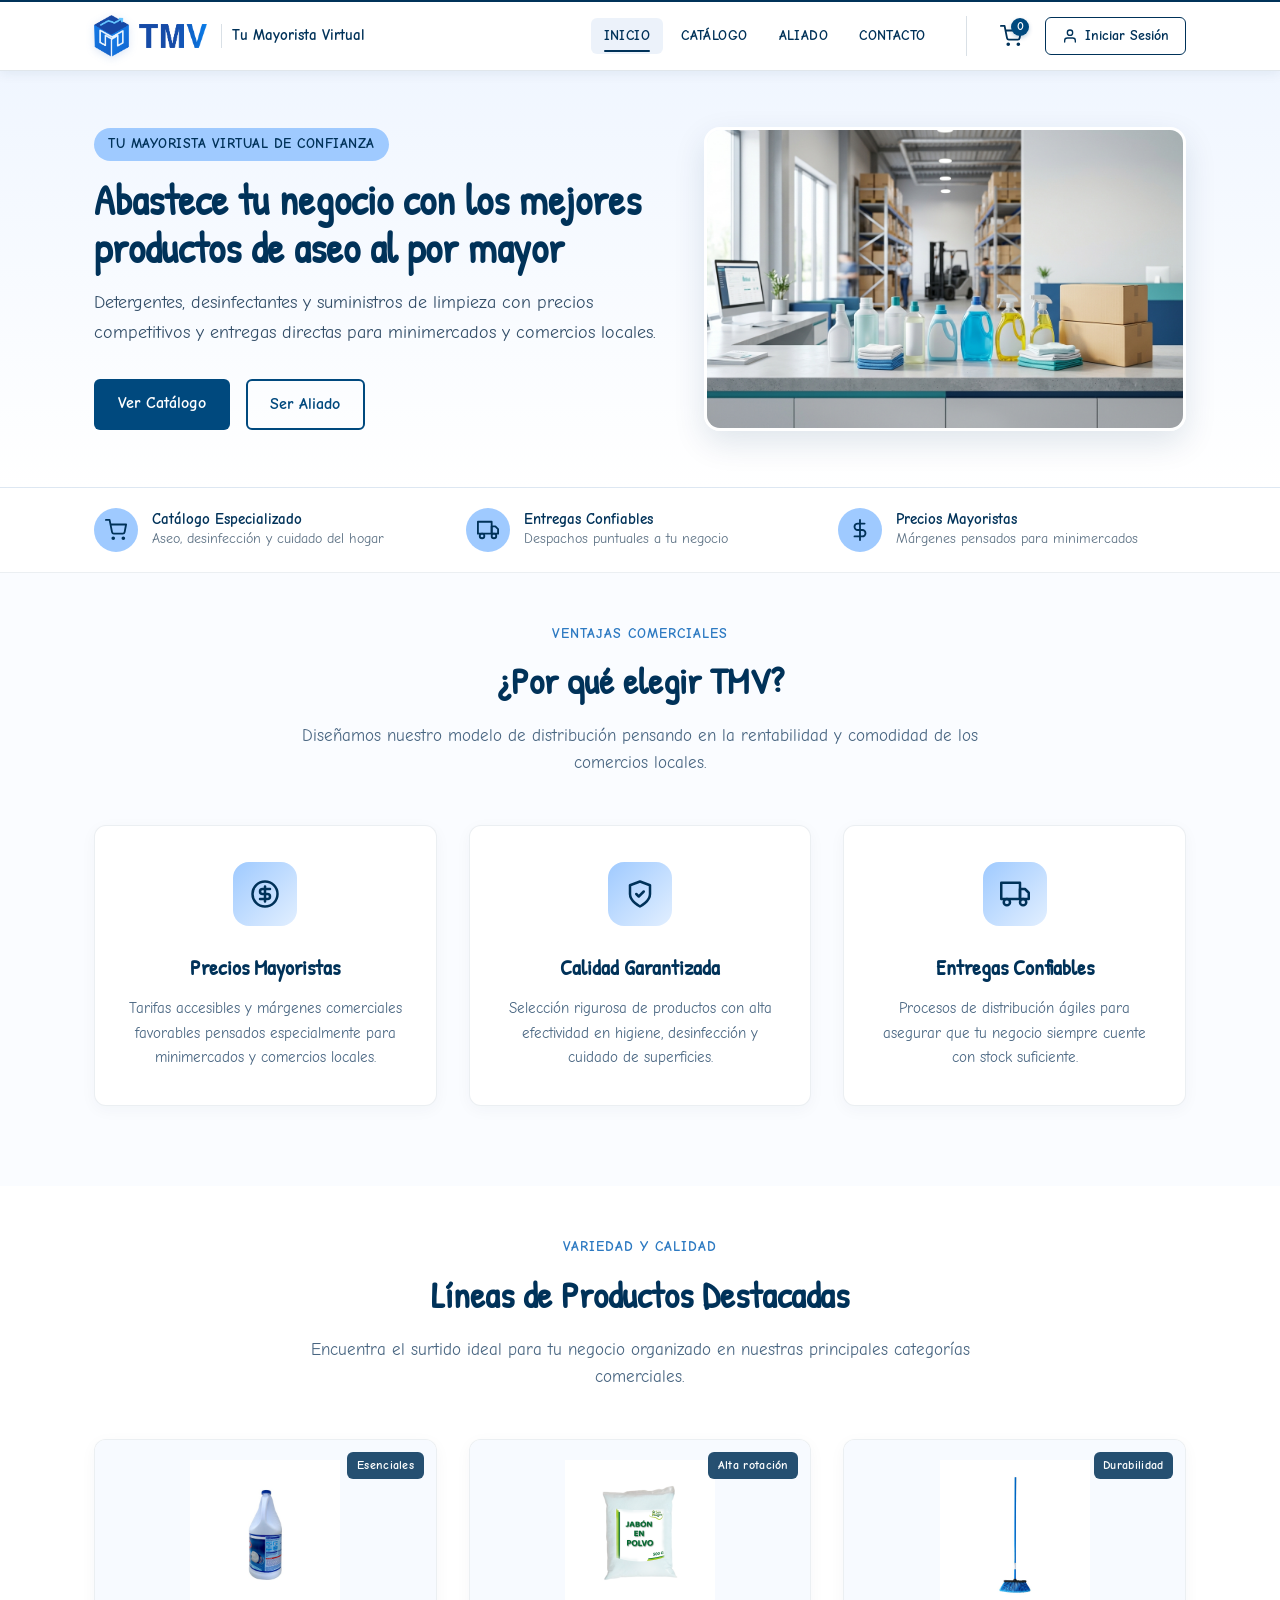
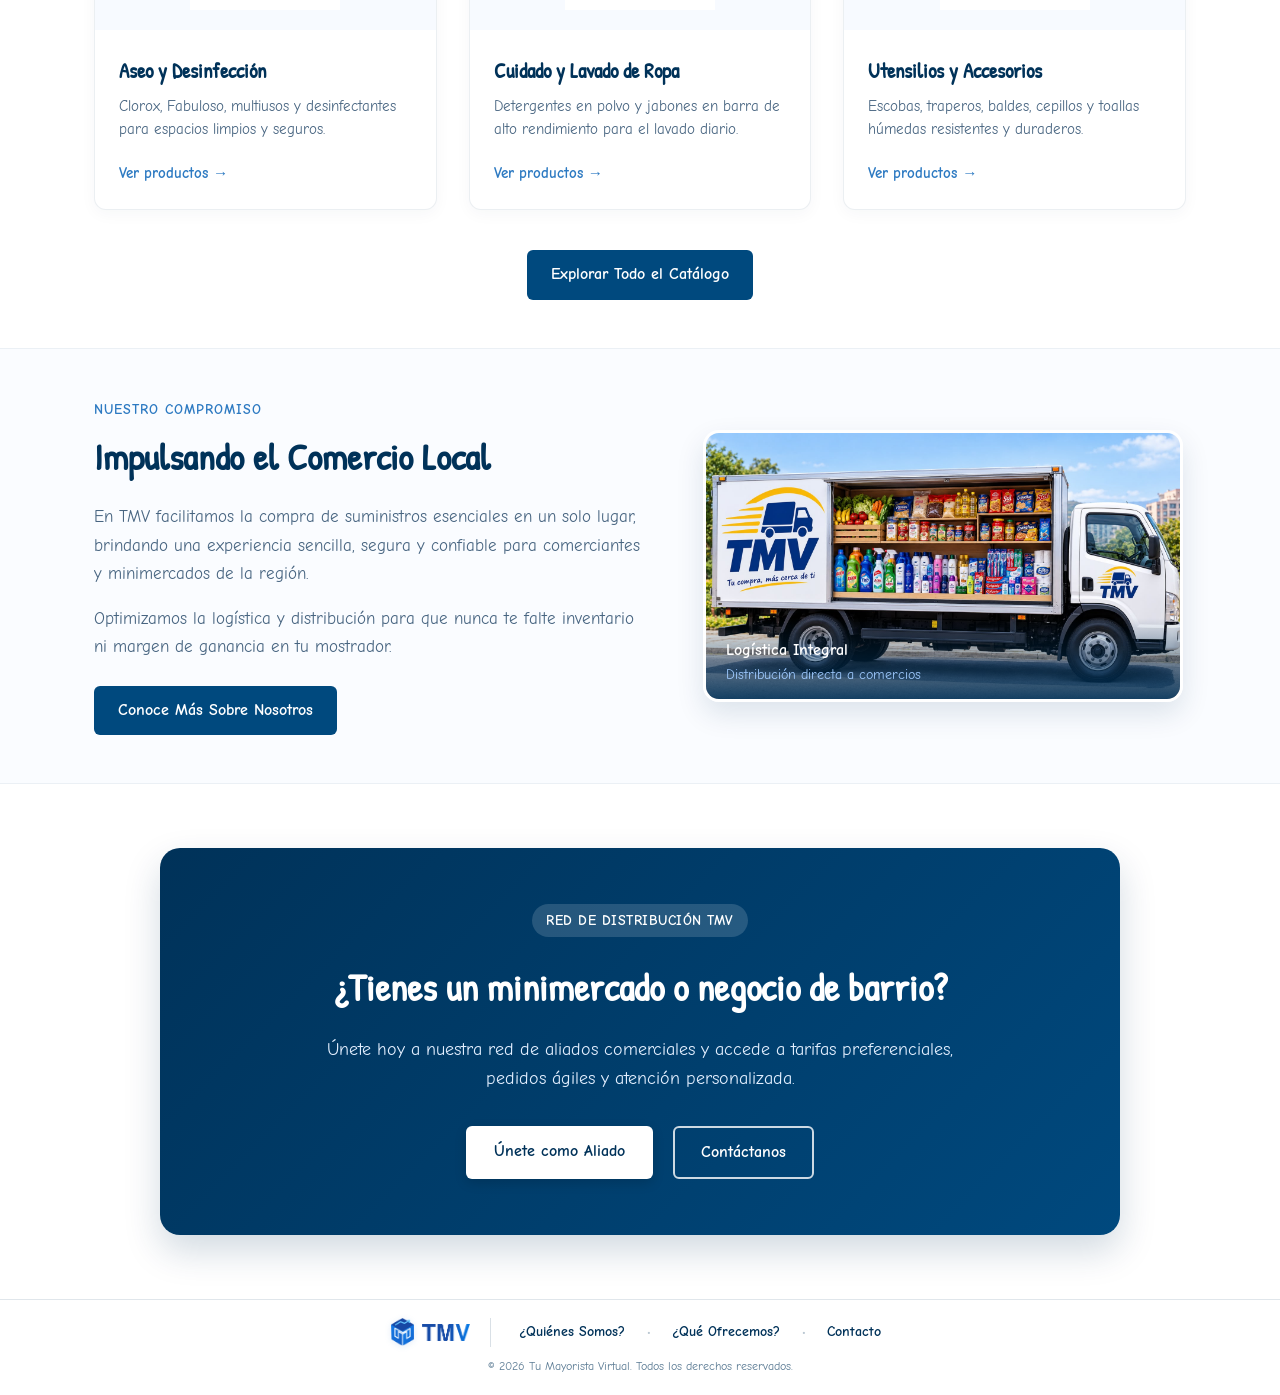
==== commit c23e560f: "feat(home): actualizar seccion institucional y banner de conversion para aliados" ====
--- a/frontend/index.html
+++ b/frontend/index.html
@@ -203,25 +203,45 @@
 
         <!-- ==================== RESUMEN INSTITUCIONAL ==================== -->
         <section class="about-summary-section py-5">
-            <div class="container text-center">
-                <h2>Impulsando el Comercio Local</h2>
-                <p>
-                    En TMV facilitamos la compra de suministros esenciales en un solo lugar, brindando una experiencia sencilla, segura y confiable para comerciantes y clientes.
-                </p>
-                <div>
-                    <a href="pages/quienes-somos.html" class="btn-tmv">Conoce Más Sobre Nosotros</a>
+            <div class="container">
+                <div class="about-summary-grid">
+                    <div class="about-summary-content">
+                        <span class="section-eyebrow">Nuestro Compromiso</span>
+                        <h2>Impulsando el Comercio Local</h2>
+                        <p>
+                            En TMV facilitamos la compra de suministros esenciales en un solo lugar, brindando una experiencia sencilla, segura y confiable para comerciantes y minimercados de la región.
+                        </p>
+                        <p>
+                            Optimizamos la logística y distribución para que nunca te falte inventario ni margen de ganancia en tu mostrador.
+                        </p>
+                        <div class="about-summary-actions">
+                            <a href="pages/quienes-somos.html" class="btn-tmv">Conoce Más Sobre Nosotros</a>
+                        </div>
+                    </div>
+                    <div class="about-summary-media">
+                        <div class="about-image-wrapper">
+                            <img src="assets/images/products/perfil-tmv.jpg" alt="Distribución y logística TMV" class="about-image">
+                            <div class="about-image-caption">
+                                <strong>Logística Integral</strong>
+                                <span>Distribución directa a comercios</span>
+                            </div>
+                        </div>
+                    </div>
                 </div>
             </div>
         </section>
 
         <!-- ==================== LLAMADO A LA ACCIÓN (ALIADOS) ==================== -->
         <section class="cta-section py-5">
-            <div class="container text-center">
-                <h2>¿Tienes un minimercado o negocio?</h2>
-                <p>Únete a nuestra red de aliados y optimiza el abastecimiento de tus productos.</p>
-                <div class="cta-actions">
-                    <a href="pages/aliados.html" class="btn-tmv">Únete como Aliado</a>
-                    <a href="pages/contactanos.html" class="btn-tmv">Contáctanos</a>
+            <div class="container">
+                <div class="cta-box">
+                    <span class="cta-badge">Red de Distribución TMV</span>
+                    <h2>¿Tienes un minimercado o negocio de barrio?</h2>
+                    <p>Únete hoy a nuestra red de aliados comerciales y accede a tarifas preferenciales, pedidos ágiles y atención personalizada.</p>
+                    <div class="cta-actions">
+                        <a href="pages/aliados.html" class="btn-tmv-light">Únete como Aliado</a>
+                        <a href="pages/contactanos.html" class="btn-tmv-outline-light">Contáctanos</a>
+                    </div>
                 </div>
             </div>
         </section>
--- a/frontend/styles/pages/home.css
+++ b/frontend/styles/pages/home.css
@@ -355,22 +355,183 @@
 }
 
 /* ---------- Resumen Institucional ---------- */
-.about-summary-section p {
-    max-width: 760px;
-    margin: 1rem auto 2rem;
+.about-summary-section {
+    background-color: #fafcff;
+    border-top: 1px solid rgba(0, 50, 89, 0.06);
+    border-bottom: 1px solid rgba(0, 50, 89, 0.06);
+}
+
+.about-summary-grid {
+    display: flex;
+    align-items: center;
+    justify-content: space-between;
+    gap: 3rem;
+    flex-wrap: wrap;
+}
+
+.about-summary-content {
+    flex: 1 1 450px;
+}
+
+.about-summary-content .section-eyebrow {
+    display: inline-block;
+    color: var(--color-accent);
+    font-weight: 700;
+    font-size: 0.85rem;
+    letter-spacing: 1px;
+    text-transform: uppercase;
+    margin-bottom: 0.5rem;
+}
+
+.about-summary-content h2 {
+    font-size: 2.3rem;
+    margin-bottom: 1rem;
+    color: var(--color-primary);
+}
+
+.about-summary-content p {
+    color: #486581;
     font-size: 1.05rem;
+    line-height: 1.7;
+    margin-bottom: 1rem;
+}
+
+.about-summary-actions {
+    margin-top: 1.5rem;
+}
+
+.about-summary-media {
+    flex: 1 1 380px;
+    display: flex;
+    justify-content: center;
+}
+
+.about-image-wrapper {
+    position: relative;
+    border-radius: 1rem;
+    overflow: hidden;
+    box-shadow: 0 12px 28px rgba(0, 50, 89, 0.12);
+    border: 3px solid #ffffff;
+    max-width: 480px;
+    width: 100%;
+}
+
+.about-image {
+    width: 100%;
+    height: 100%;
+    max-height: 320px;
+    object-fit: cover;
+    display: block;
+}
+
+.about-image-caption {
+    position: absolute;
+    bottom: 0;
+    left: 0;
+    right: 0;
+    background: linear-gradient(180deg, transparent 0%, rgba(0, 50, 89, 0.9) 100%);
+    color: #ffffff;
+    padding: 1.25rem 1.25rem 0.85rem;
+    display: flex;
+    flex-direction: column;
+}
+
+.about-image-caption strong {
+    font-size: 1rem;
+}
+
+.about-image-caption span {
+    font-size: 0.85rem;
+    color: var(--color-bg-soft);
 }
 
 /* ---------- Llamado a la Acción (CTA) ---------- */
-.cta-section p {
+.cta-section {
+    padding: 4rem 0;
+    background-color: #ffffff;
+}
+
+.cta-box {
+    background: linear-gradient(135deg, var(--color-primary) 0%, var(--color-secondary) 100%);
+    border-radius: 1.25rem;
+    padding: 3.5rem 2rem;
+    text-align: center;
+    color: #ffffff;
+    box-shadow: 0 16px 36px rgba(0, 50, 89, 0.18);
+    max-width: 960px;
+    margin: 0 auto;
+}
+
+.cta-badge {
+    display: inline-block;
+    background-color: rgba(255, 255, 255, 0.15);
+    color: #ffffff;
+    font-size: 0.85rem;
+    font-weight: 700;
+    padding: 0.35rem 0.9rem;
+    border-radius: 2rem;
+    margin-bottom: 1.25rem;
+    letter-spacing: 0.5px;
+    text-transform: uppercase;
+}
+
+.cta-box h2 {
+    color: #ffffff;
+    font-size: 2.4rem;
+    margin-bottom: 1rem;
+}
+
+.cta-box p {
+    color: #e2efff;
+    font-size: 1.15rem;
     max-width: 650px;
-    margin: 0.75rem auto 1.75rem;
-    font-size: 1.05rem;
+    margin: 0 auto 2rem;
+    line-height: 1.6;
 }
 
 .cta-actions {
     display: flex;
     justify-content: center;
-    gap: 1rem;
+    gap: 1.25rem;
     flex-wrap: wrap;
 }
+
+.btn-tmv-light {
+    background-color: #ffffff;
+    color: var(--color-primary);
+    font-family: var(--font-body);
+    font-weight: 700;
+    border: none;
+    border-radius: 0.375rem;
+    padding: 0.85rem 1.75rem;
+    cursor: pointer;
+    text-decoration: none;
+    display: inline-block;
+    transition: transform 0.2s ease, box-shadow 0.2s ease, background-color 0.2s ease;
+    box-shadow: 0 4px 12px rgba(0, 0, 0, 0.15);
+}
+
+.btn-tmv-light:hover {
+    transform: translateY(-2px);
+    box-shadow: 0 6px 18px rgba(0, 0, 0, 0.25);
+    background-color: #f0f6ff;
+}
+
+.btn-tmv-outline-light {
+    background-color: transparent;
+    color: #ffffff;
+    font-family: var(--font-body);
+    font-weight: 700;
+    border: 2px solid rgba(255, 255, 255, 0.8);
+    border-radius: 0.375rem;
+    padding: 0.75rem 1.6rem;
+    cursor: pointer;
+    text-decoration: none;
+    display: inline-block;
+    transition: all 0.2s ease;
+}
+
+.btn-tmv-outline-light:hover {
+    background-color: rgba(255, 255, 255, 0.15);
+    border-color: #ffffff;
+}
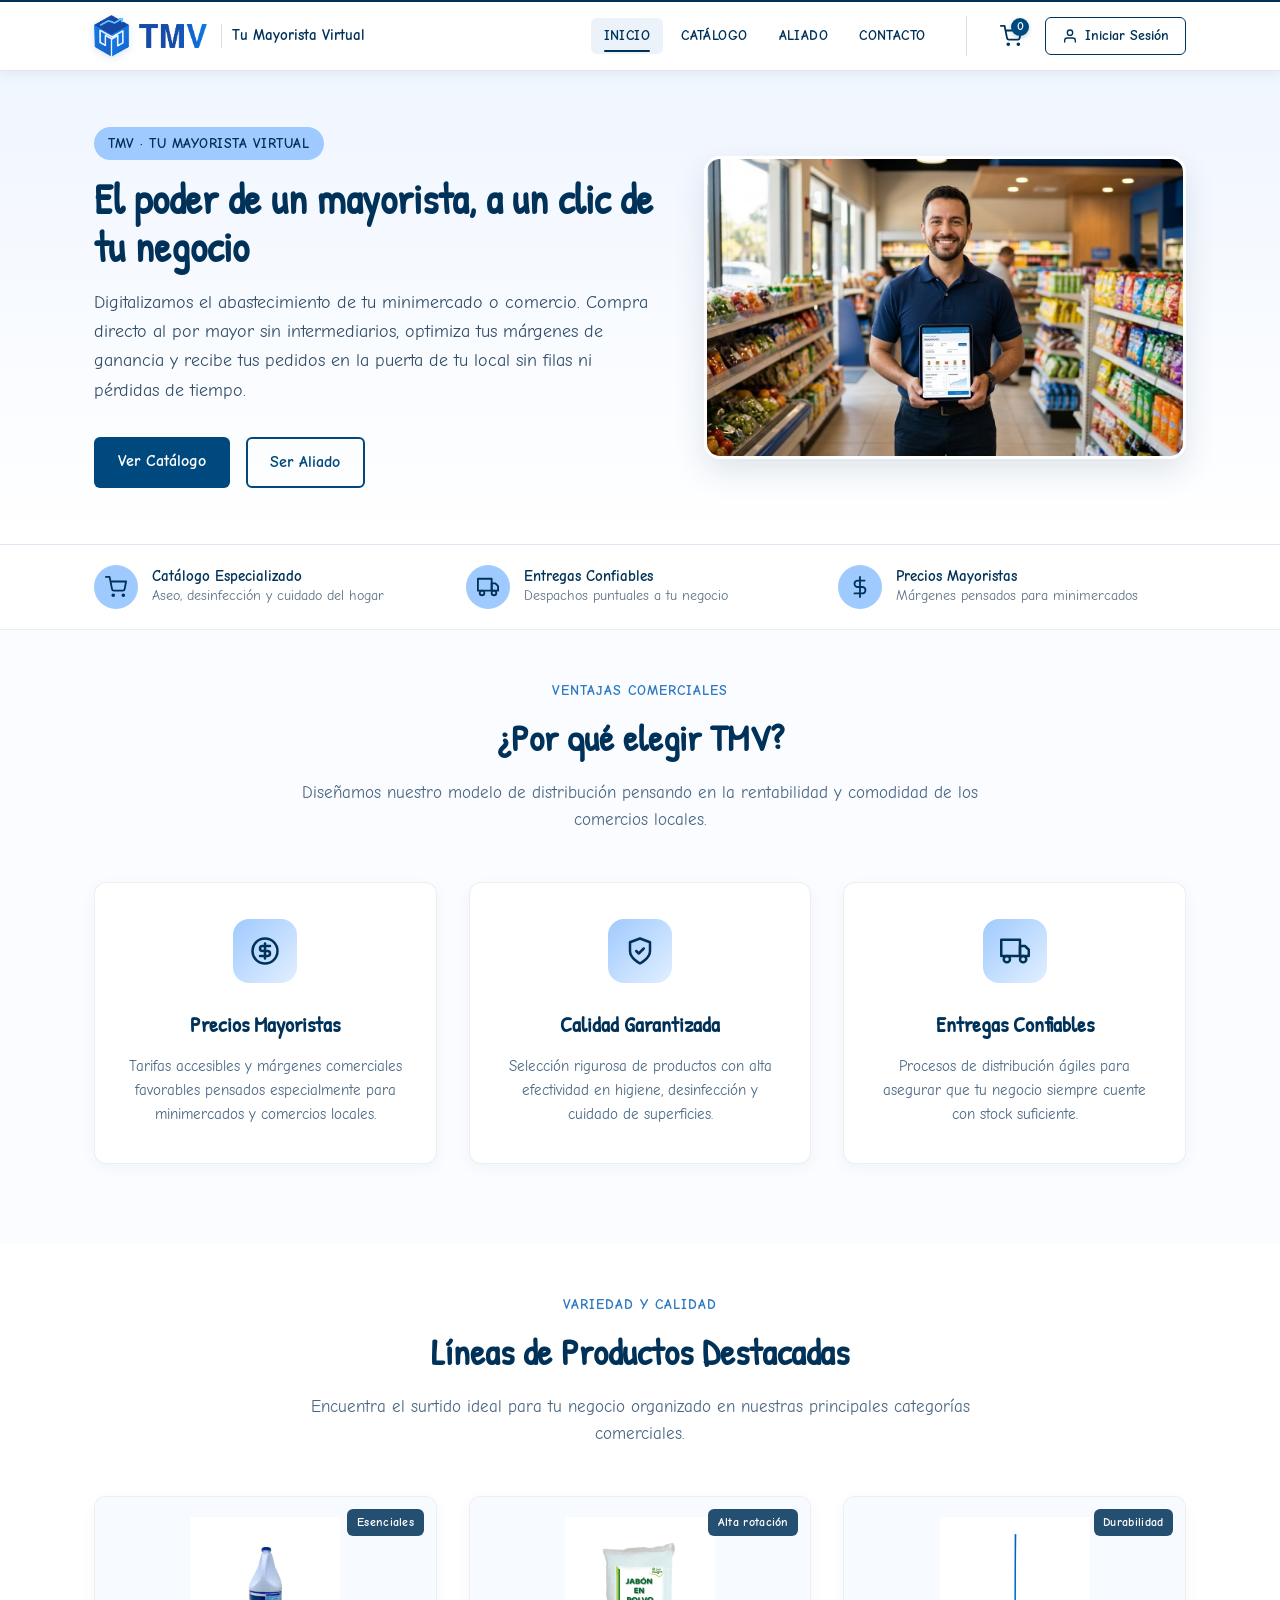
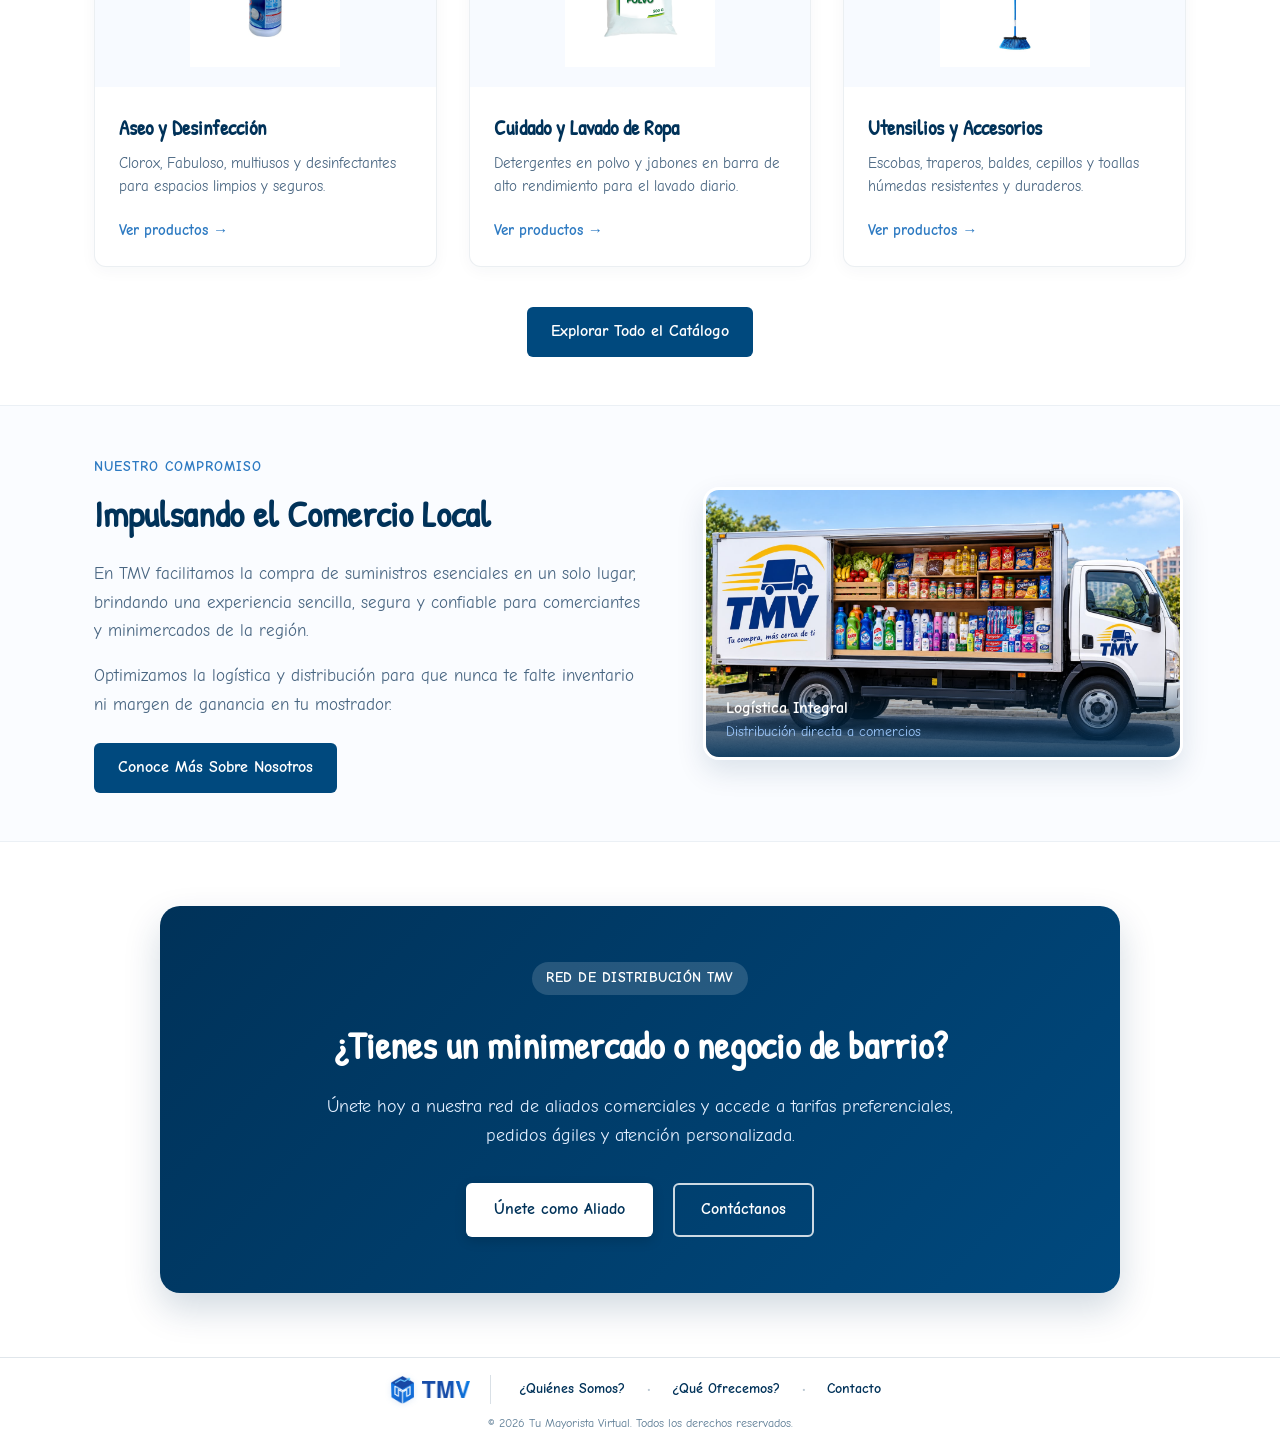
==== commit f7ed7321: "feat(home): optimizar copywriting enfocado en Tu Mayorista Virtual y renovar imagen hero" ====
--- a/frontend/index.html
+++ b/frontend/index.html
@@ -5,7 +5,7 @@
     <meta charset="UTF-8">
     <meta name="viewport" content="width=device-width, initial-scale=1.0">
     <meta name="description"
-        content="TMV - Soluciones comerciales y distribución de productos de aseo, limpieza y desinfección para minimercados y negocios.">
+        content="TMV (Tu Mayorista Virtual) - Abastece tu minimercado o negocio en línea. Precios mayoristas directos, catálogo completo de aseo y entregas confiables a tu puerta.">
     <title>TMV - Página Principal</title>
 
     <!-- Google Fonts: Patrick Hand & Comic Neue -->
@@ -34,10 +34,10 @@
             <div class="container">
                 <div class="hero-grid">
                     <div class="hero-content">
-                        <span class="hero-badge">Tu Mayorista Virtual de Confianza</span>
-                        <h1 class="hero-title">Abastece tu negocio con los mejores productos de aseo al por mayor</h1>
+                        <span class="hero-badge">TMV · Tu Mayorista Virtual</span>
+                        <h1 class="hero-title">El poder de un mayorista, a un clic de tu negocio</h1>
                         <p class="hero-subtitle">
-                            Detergentes, desinfectantes y suministros de limpieza con precios competitivos y entregas directas para minimercados y comercios locales.
+                            Digitalizamos el abastecimiento de tu minimercado o comercio. Compra directo al por mayor sin intermediarios, optimiza tus márgenes de ganancia y recibe tus pedidos en la puerta de tu local sin filas ni pérdidas de tiempo.
                         </p>
                         <div class="hero-actions">
                             <a href="pages/productos.html" class="btn-tmv hero-btn-primary">Ver Catálogo</a>
@@ -46,7 +46,7 @@
                     </div>
                     <div class="hero-media">
                         <div class="hero-image-wrapper">
-                            <img src="assets/images/banners/hero-home.jpg" alt="Suministros mayoristas de aseo y limpieza TMV" class="hero-image">
+                            <img src="assets/images/banners/hero-tmv.jpg" alt="Comerciante gestionando compras mayoristas en TMV - Tu Mayorista Virtual" class="hero-image">
                         </div>
                     </div>
                 </div>
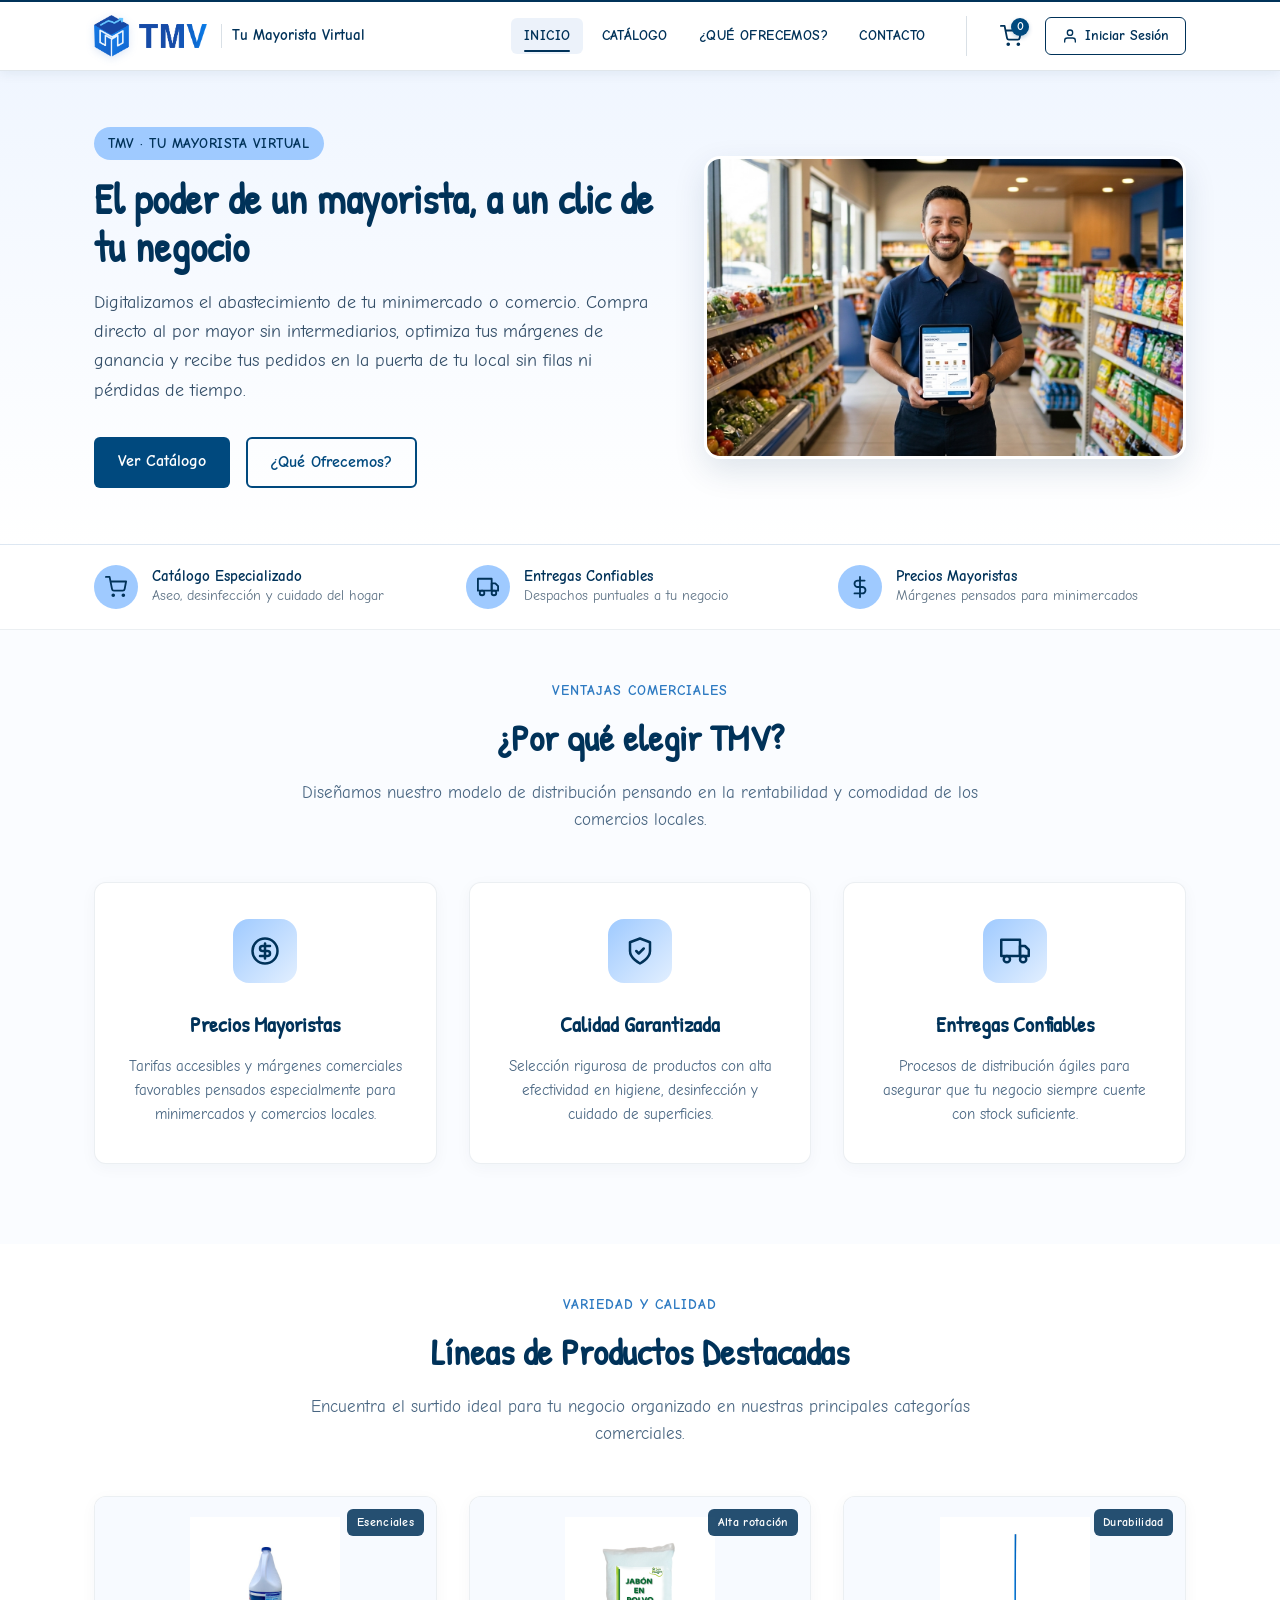
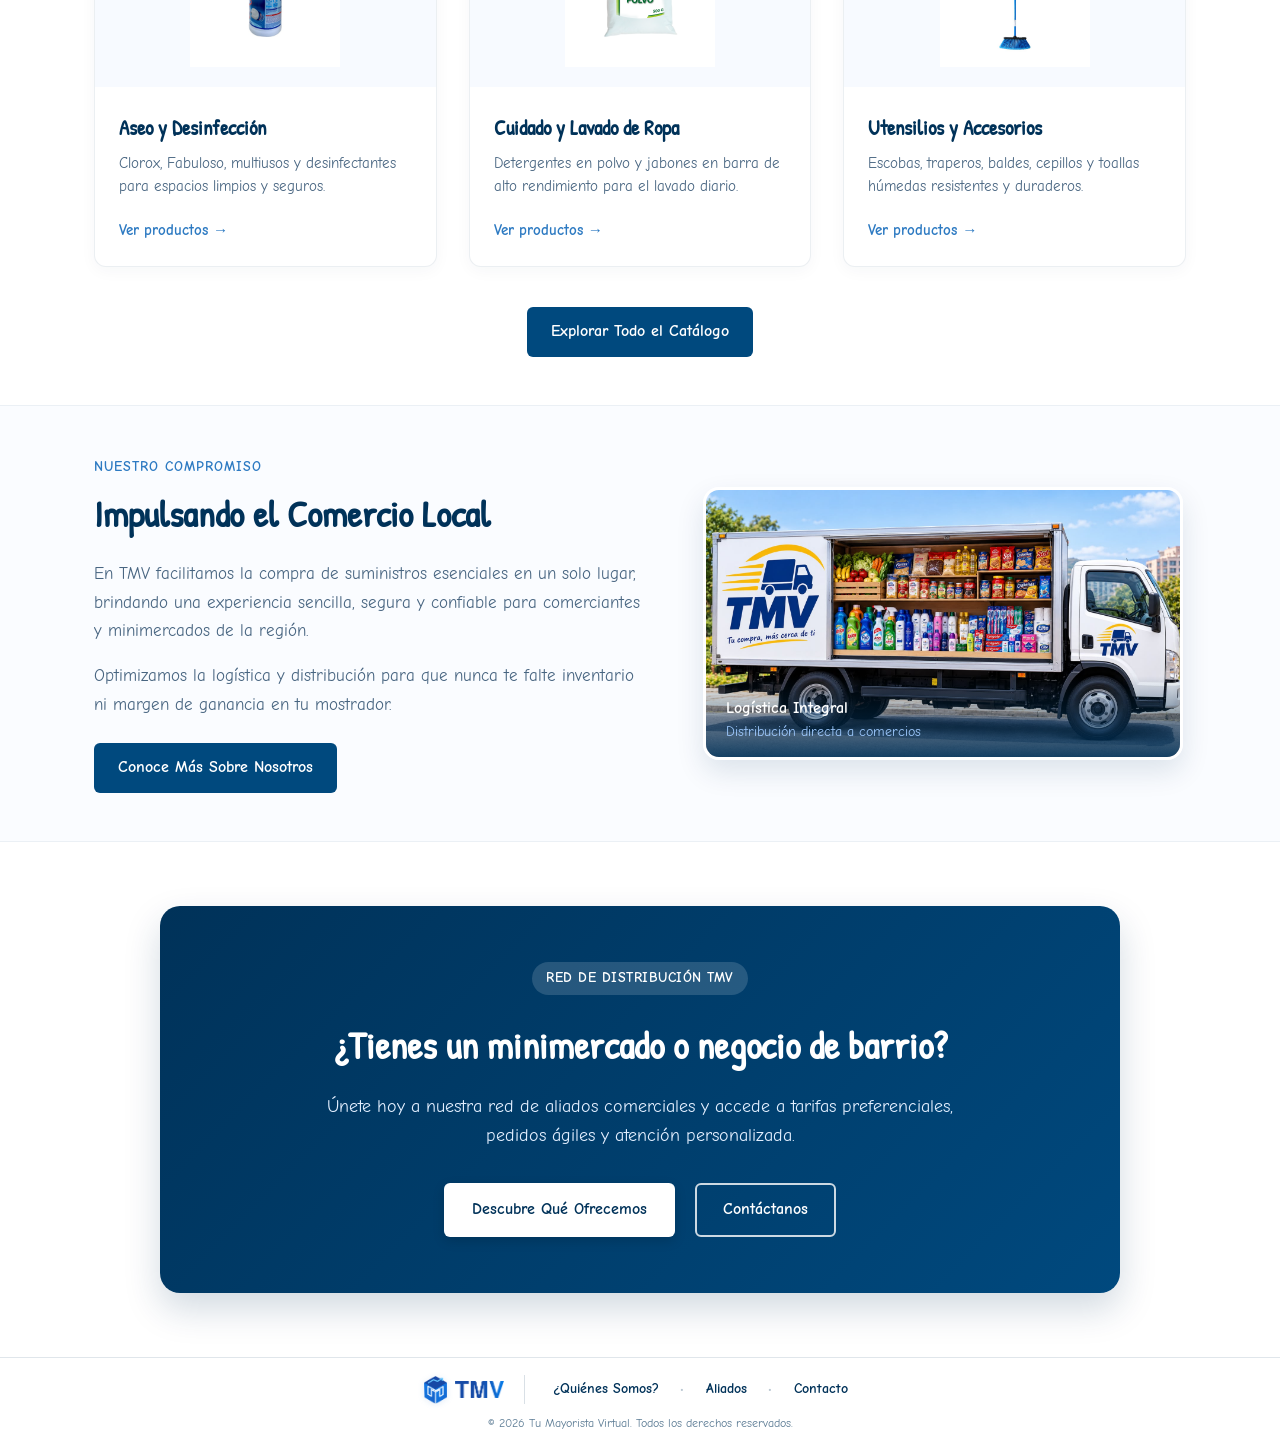
==== commit 094ff2dc: "feat(navigation): redirigir tab principal a que ofrecemos y limitar aliados al footer" ====
--- a/frontend/index.html
+++ b/frontend/index.html
@@ -41,7 +41,7 @@
                         </p>
                         <div class="hero-actions">
                             <a href="pages/productos.html" class="btn-tmv hero-btn-primary">Ver Catálogo</a>
-                            <a href="pages/aliados.html" class="btn-tmv-outline hero-btn-secondary">Ser Aliado</a>
+                            <a href="pages/que-ofrecemos.html" class="btn-tmv-outline hero-btn-secondary">¿Qué Ofrecemos?</a>
                         </div>
                     </div>
                     <div class="hero-media">
@@ -239,7 +239,7 @@
                     <h2>¿Tienes un minimercado o negocio de barrio?</h2>
                     <p>Únete hoy a nuestra red de aliados comerciales y accede a tarifas preferenciales, pedidos ágiles y atención personalizada.</p>
                     <div class="cta-actions">
-                        <a href="pages/aliados.html" class="btn-tmv-light">Únete como Aliado</a>
+                        <a href="pages/que-ofrecemos.html" class="btn-tmv-light">Descubre Qué Ofrecemos</a>
                         <a href="pages/contactanos.html" class="btn-tmv-outline-light">Contáctanos</a>
                     </div>
                 </div>
